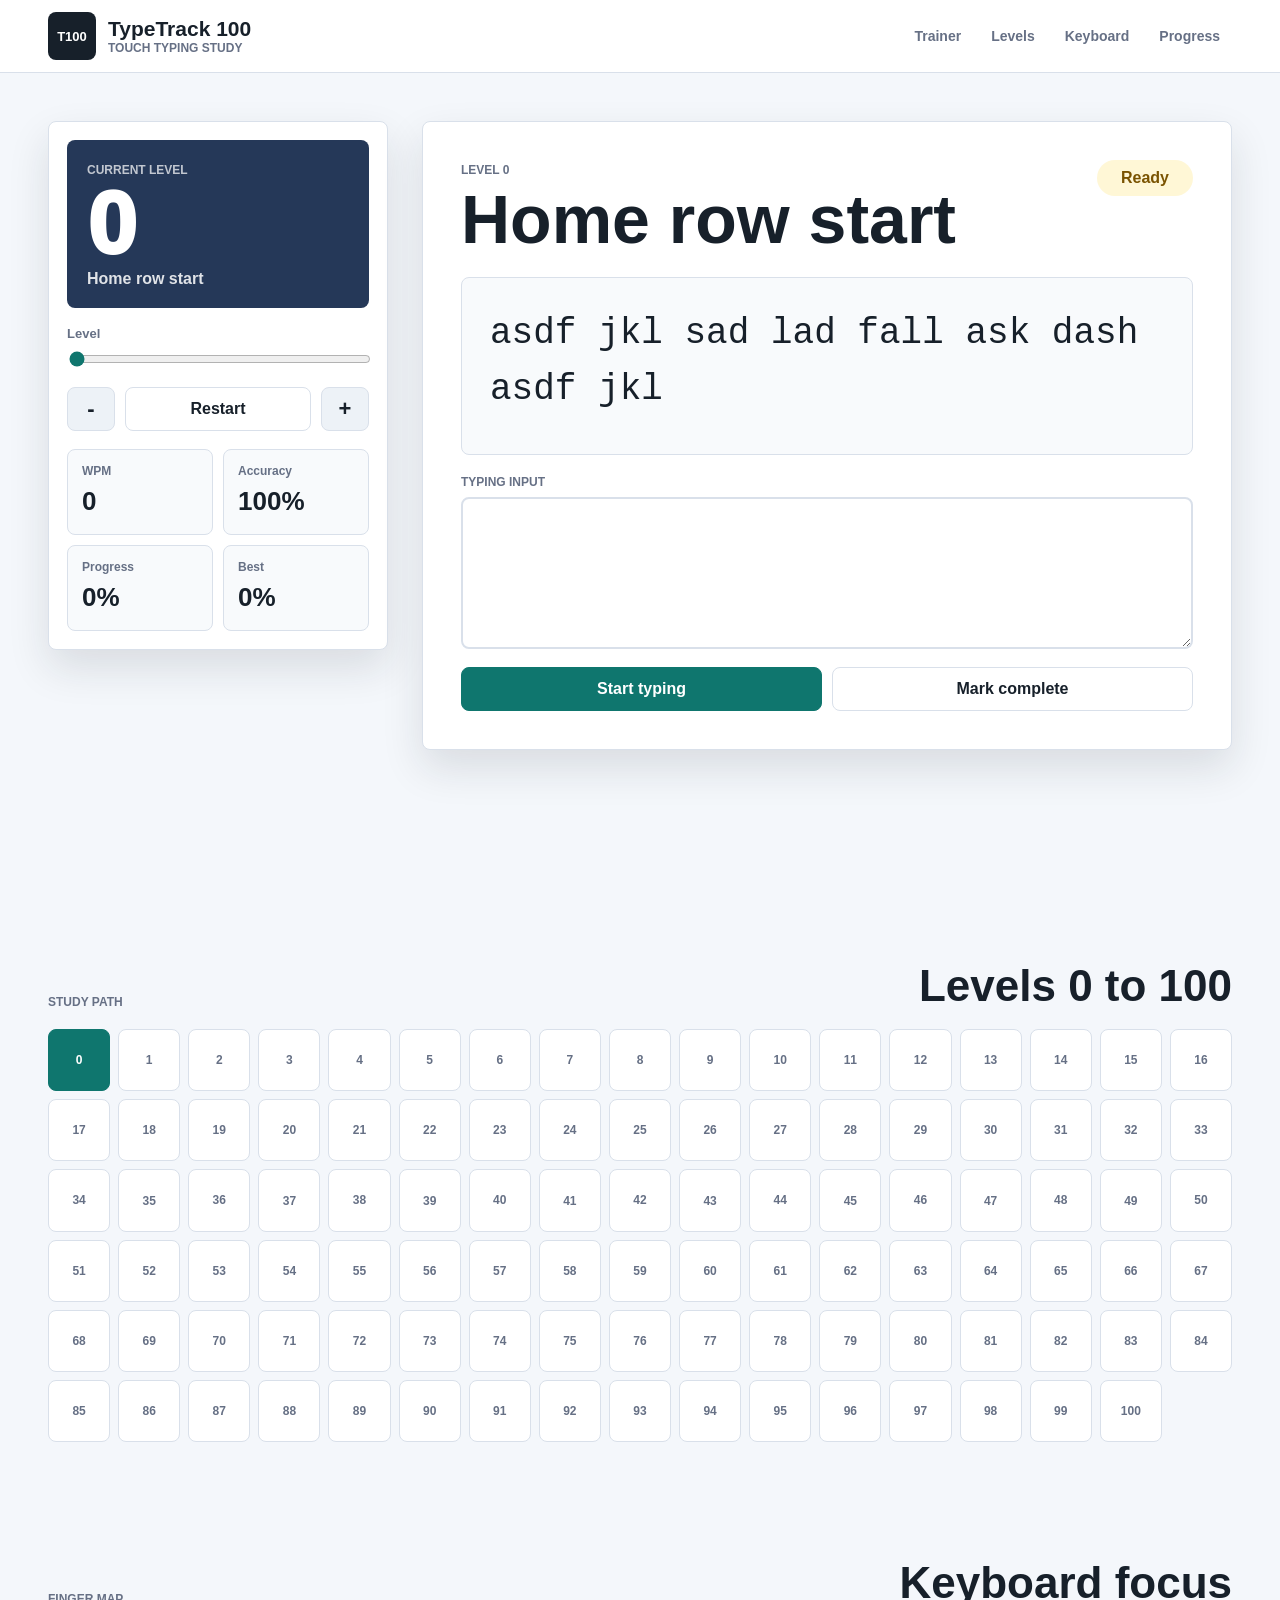
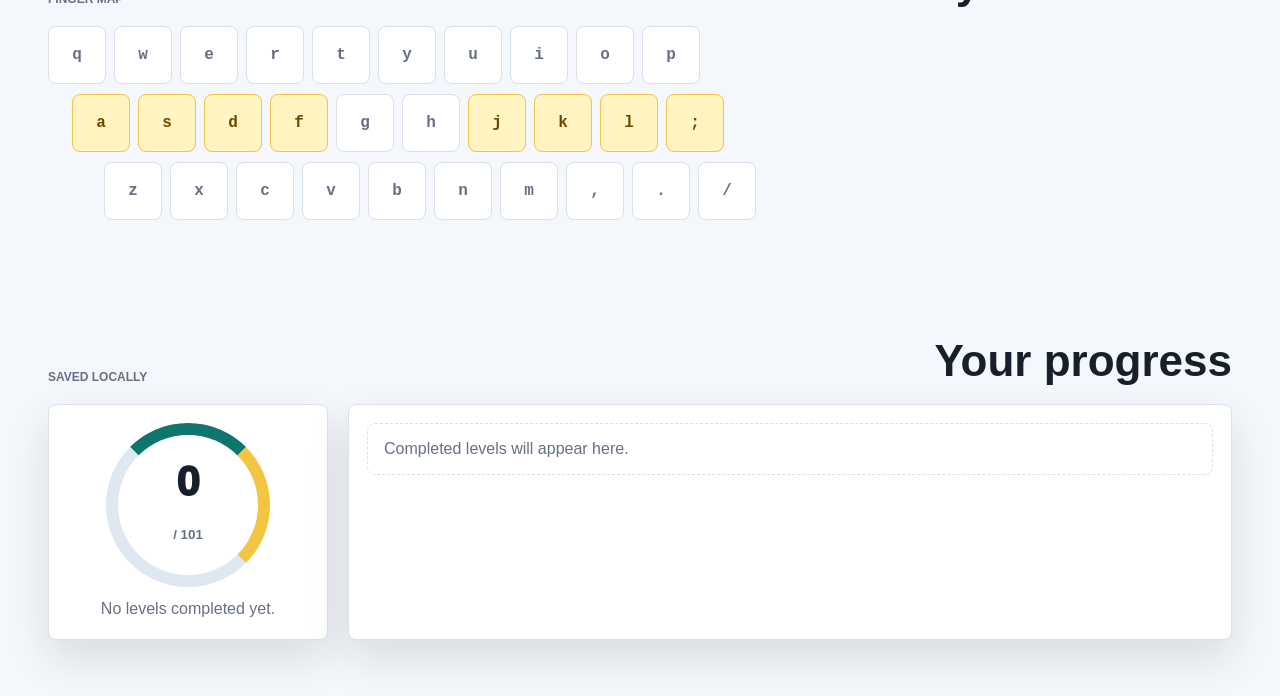
==== index.html @ 0a914d7e "final fix" ====
<!doctype html>
<html lang="en">
  <head>
    <meta charset="utf-8">
    <meta name="viewport" content="width=device-width, initial-scale=1">
    <title>TypeTrack 100 | Touch Typing Study</title>
    <meta name="description" content="A touch typing study website with levels from 0 to 100, live typing practice, accuracy, WPM, streaks, and progress tracking.">
    <link rel="stylesheet" href="styles.css">
  </head>
  <body>
    <header class="site-header">
      <a class="brand" href="#trainer" aria-label="TypeTrack 100 home">
        <span class="brand-mark">T100</span>
        <span>
          <strong>TypeTrack 100</strong>
          <small>Touch typing study</small>
        </span>
      </a>

      <button class="menu-toggle" type="button" aria-label="Open menu" aria-expanded="false">
        <span></span>
        <span></span>
        <span></span>
      </button>

      <nav class="top-nav" aria-label="Main navigation">
        <a href="#trainer">Trainer</a>
        <a href="#levels">Levels</a>
        <a href="#keyboard">Keyboard</a>
        <a href="#progress">Progress</a>
      </nav>
    </header>

    <main>
      <section class="trainer-shell" id="trainer">
        <aside class="control-panel" aria-label="Typing controls">
          <div class="level-card">
            <span class="panel-label">Current level</span>
            <div class="level-number" id="currentLevel">0</div>
            <div class="level-range" id="levelRange">Home row start</div>
          </div>

          <label class="field">
            <span>Level</span>
            <input id="levelSlider" type="range" min="0" max="100" value="0">
          </label>

          <div class="stepper" aria-label="Level controls">
            <button class="icon-btn" id="previousLevel" type="button" title="Previous level" aria-label="Previous level">-</button>
            <button class="text-btn" id="restartLesson" type="button">Restart</button>
            <button class="icon-btn" id="nextLevel" type="button" title="Next level" aria-label="Next level">+</button>
          </div>

          <div class="stat-grid">
            <div>
              <span>WPM</span>
              <strong id="wpmStat">0</strong>
            </div>
            <div>
              <span>Accuracy</span>
              <strong id="accuracyStat">100%</strong>
            </div>
            <div>
              <span>Progress</span>
              <strong id="progressStat">0%</strong>
            </div>
            <div>
              <span>Best</span>
              <strong id="bestStat">0%</strong>
            </div>
          </div>
        </aside>

        <section class="typing-workspace" aria-label="Typing lesson">
          <div class="workspace-head">
            <div>
              <span class="panel-label" id="lessonBand">Level 0</span>
              <h1 id="lessonTitle">Home row start</h1>
            </div>
            <div class="status-pill" id="lessonStatus">Ready</div>
          </div>

          <div class="prompt-box" id="promptText" aria-label="Text to type"></div>

          <label class="typing-label" for="typingInput">Typing input</label>
          <textarea id="typingInput" spellcheck="false" autocomplete="off" autocapitalize="off" rows="4"></textarea>

          <div class="workspace-actions">
            <button class="primary-btn" id="focusInput" type="button">Start typing</button>
            <button class="secondary-btn" id="completeLevel" type="button">Mark complete</button>
          </div>
        </section>
      </section>

      <section class="section level-map-section" id="levels">
        <div class="section-heading">
          <span class="panel-label">Study path</span>
          <h2>Levels 0 to 100</h2>
        </div>
        <div class="level-map" id="levelMap" aria-label="Level map"></div>
      </section>

      <section class="section keyboard-section" id="keyboard">
        <div class="section-heading">
          <span class="panel-label">Finger map</span>
          <h2>Keyboard focus</h2>
        </div>
        <div class="keyboard" id="keyboardView" aria-label="Keyboard display"></div>
      </section>

      <section class="section progress-section" id="progress">
        <div class="section-heading">
          <span class="panel-label">Saved locally</span>
          <h2>Your progress</h2>
        </div>
        <div class="progress-layout">
          <div class="progress-meter">
            <div class="meter-ring">
              <span id="completedCount">0</span>
              <small>/ 101</small>
            </div>
            <p id="progressMessage">No levels completed yet.</p>
          </div>
          <div class="history-list" id="historyList"></div>
        </div>
      </section>
    </main>

    <script src="script.js"></script>
  </body>
</html>
---- styles.css ----
:root {
  --ink: #17202a;
  --muted: #667085;
  --paper: #f4f7fb;
  --panel: #ffffff;
  --line: #d9e0ea;
  --teal: #0f766e;
  --coral: #d95f43;
  --yellow: #f4c542;
  --green: #4f8f45;
  --navy: #253858;
  --shadow: 0 18px 42px rgba(23, 32, 42, 0.12);
}

* {
  box-sizing: border-box;
}

html {
  scroll-behavior: smooth;
}

body {
  margin: 0;
  background: var(--paper);
  color: var(--ink);
  font-family: Inter, "Segoe UI", Arial, sans-serif;
  letter-spacing: 0;
}

a {
  color: inherit;
  text-decoration: none;
}

button,
textarea,
input {
  font: inherit;
}

button {
  cursor: pointer;
}

.site-header {
  position: sticky;
  top: 0;
  z-index: 20;
  display: flex;
  align-items: center;
  justify-content: space-between;
  gap: 18px;
  min-height: 72px;
  padding: 12px clamp(16px, 4vw, 48px);
  border-bottom: 1px solid var(--line);
  background: rgba(255, 255, 255, 0.94);
  backdrop-filter: blur(14px);
}

.brand {
  display: inline-flex;
  align-items: center;
  gap: 12px;
}

.brand-mark {
  display: grid;
  width: 48px;
  height: 48px;
  place-items: center;
  border-radius: 8px;
  background: var(--ink);
  color: #ffffff;
  font-weight: 900;
  font-size: 13px;
}

.brand strong,
.brand small {
  display: block;
}

.brand strong {
  font-size: 21px;
}

.brand small,
.panel-label {
  color: var(--muted);
  font-size: 12px;
  font-weight: 800;
  text-transform: uppercase;
}

.top-nav {
  display: flex;
  align-items: center;
  justify-content: flex-end;
  gap: 6px;
}

.top-nav a {
  padding: 10px 12px;
  border-radius: 8px;
  color: var(--muted);
  font-size: 14px;
  font-weight: 750;
}

.top-nav a:hover {
  background: #edf2f7;
  color: var(--ink);
}

.menu-toggle {
  display: none;
  width: 44px;
  height: 44px;
  border: 1px solid var(--line);
  border-radius: 8px;
  background: var(--panel);
}

.menu-toggle span {
  display: block;
  width: 20px;
  height: 2px;
  margin: 5px auto;
  background: var(--ink);
}

.trainer-shell {
  display: grid;
  grid-template-columns: minmax(260px, 340px) minmax(0, 1fr);
  gap: clamp(18px, 3vw, 34px);
  min-height: calc(100vh - 72px);
  padding: clamp(18px, 4vw, 48px);
}

.control-panel,
.typing-workspace,
.progress-meter,
.history-list {
  border: 1px solid var(--line);
  border-radius: 8px;
  background: var(--panel);
  box-shadow: var(--shadow);
}

.control-panel {
  align-self: start;
  display: grid;
  gap: 18px;
  padding: 18px;
}

.level-card {
  padding: 20px;
  border-radius: 8px;
  background: var(--navy);
  color: #ffffff;
}

.level-card .panel-label {
  color: rgba(255, 255, 255, 0.72);
}

.level-number {
  margin: 4px 0;
  font-size: clamp(56px, 9vw, 88px);
  font-weight: 950;
  line-height: 0.95;
}

.level-range {
  color: rgba(255, 255, 255, 0.86);
  font-weight: 750;
}

.field {
  display: grid;
  gap: 8px;
  color: var(--muted);
  font-size: 13px;
  font-weight: 800;
}

input[type="range"] {
  width: 100%;
  accent-color: var(--teal);
}

.stepper,
.workspace-actions {
  display: flex;
  gap: 10px;
}

.icon-btn,
.text-btn,
.primary-btn,
.secondary-btn {
  min-height: 44px;
  border: 1px solid var(--line);
  border-radius: 8px;
  font-weight: 850;
}

.icon-btn {
  width: 48px;
  background: #edf2f7;
  color: var(--ink);
  font-size: 22px;
}

.text-btn,
.secondary-btn {
  flex: 1;
  background: #ffffff;
  color: var(--ink);
}

.primary-btn {
  flex: 1;
  border-color: var(--teal);
  background: var(--teal);
  color: #ffffff;
}

.stat-grid {
  display: grid;
  grid-template-columns: repeat(2, minmax(0, 1fr));
  gap: 10px;
}

.stat-grid div {
  min-height: 86px;
  padding: 14px;
  border: 1px solid var(--line);
  border-radius: 8px;
  background: #f8fafc;
}

.stat-grid span {
  display: block;
  color: var(--muted);
  font-size: 12px;
  font-weight: 800;
}

.stat-grid strong {
  display: block;
  margin-top: 8px;
  font-size: 26px;
}

.typing-workspace {
  align-self: start;
  padding: clamp(18px, 4vw, 38px);
}

.workspace-head,
.section-heading,
.progress-layout {
  display: flex;
  justify-content: space-between;
  gap: 20px;
}

.workspace-head {
  align-items: start;
  margin-bottom: 22px;
}

h1,
h2 {
  margin: 0;
  line-height: 1.05;
  letter-spacing: 0;
}

h1 {
  margin-top: 6px;
  font-size: clamp(34px, 6vw, 68px);
}

h2 {
  margin-top: 6px;
  font-size: clamp(28px, 4vw, 44px);
}

.status-pill {
  min-width: 96px;
  padding: 9px 12px;
  border-radius: 999px;
  background: #fff7d6;
  color: #7a5300;
  text-align: center;
  font-weight: 900;
}

.prompt-box {
  min-height: 178px;
  padding: clamp(18px, 3vw, 28px);
  border: 1px solid var(--line);
  border-radius: 8px;
  background: #f8fafc;
  font-family: "Cascadia Mono", Consolas, monospace;
  font-size: clamp(22px, 3.3vw, 36px);
  line-height: 1.55;
  overflow-wrap: anywhere;
}

.prompt-box span {
  border-radius: 4px;
}

.prompt-box .correct {
  background: rgba(79, 143, 69, 0.2);
  color: var(--green);
}

.prompt-box .wrong {
  background: rgba(217, 95, 67, 0.18);
  color: var(--coral);
}

.typing-label {
  display: block;
  margin: 20px 0 8px;
  color: var(--muted);
  font-size: 12px;
  font-weight: 850;
  text-transform: uppercase;
}

textarea {
  width: 100%;
  min-height: 138px;
  resize: vertical;
  padding: 16px;
  border: 2px solid var(--line);
  border-radius: 8px;
  outline: none;
  background: #ffffff;
  color: var(--ink);
  font-family: "Cascadia Mono", Consolas, monospace;
  font-size: 20px;
  line-height: 1.45;
}

textarea:focus {
  border-color: var(--teal);
  box-shadow: 0 0 0 4px rgba(15, 118, 110, 0.13);
}

.workspace-actions {
  margin-top: 14px;
}

.section {
  padding: clamp(28px, 5vw, 56px) clamp(16px, 4vw, 48px);
}

.section-heading {
  align-items: end;
  margin-bottom: 20px;
}

.level-map {
  display: grid;
  grid-template-columns: repeat(17, minmax(38px, 1fr));
  gap: 8px;
}

.level-dot {
  aspect-ratio: 1;
  min-width: 0;
  border: 1px solid var(--line);
  border-radius: 8px;
  background: #ffffff;
  color: var(--muted);
  font-size: 12px;
  font-weight: 850;
}

.level-dot.active {
  border-color: var(--teal);
  background: var(--teal);
  color: #ffffff;
}

.level-dot.complete {
  border-color: var(--green);
  background: #e8f4e6;
  color: var(--green);
}

.level-dot.active.complete {
  background: var(--teal);
  color: #ffffff;
}

.keyboard {
  display: grid;
  gap: 10px;
  max-width: 860px;
}

.key-row {
  display: flex;
  gap: 8px;
}

.key-row:nth-child(2) {
  padding-left: 24px;
}

.key-row:nth-child(3) {
  padding-left: 56px;
}

.key {
  display: grid;
  width: clamp(34px, 5vw, 58px);
  aspect-ratio: 1;
  place-items: center;
  border: 1px solid var(--line);
  border-radius: 8px;
  background: #ffffff;
  color: var(--muted);
  font-family: "Cascadia Mono", Consolas, monospace;
  font-weight: 900;
}

.key.active {
  border-color: var(--yellow);
  background: #fff4c2;
  color: #6b4a00;
}

.progress-layout {
  align-items: stretch;
}

.progress-meter,
.history-list {
  padding: 18px;
}

.progress-meter {
  flex: 0 0 280px;
  display: grid;
  place-items: center;
  text-align: center;
}

.meter-ring {
  display: grid;
  width: 164px;
  aspect-ratio: 1;
  place-items: center;
  border: 12px solid #dfe7f1;
  border-top-color: var(--teal);
  border-right-color: var(--yellow);
  border-radius: 50%;
}

.meter-ring span {
  font-size: 42px;
  font-weight: 950;
}

.meter-ring small {
  margin-top: -36px;
  color: var(--muted);
  font-weight: 850;
}

.progress-meter p {
  margin: 10px 0 0;
  color: var(--muted);
  line-height: 1.5;
}

.history-list {
  flex: 1;
  display: grid;
  gap: 10px;
  align-content: start;
}

.history-item {
  display: grid;
  grid-template-columns: 1fr auto auto;
  gap: 14px;
  align-items: center;
  min-height: 52px;
  padding: 12px 14px;
  border: 1px solid var(--line);
  border-radius: 8px;
  background: #f8fafc;
  text-align: left;
}

.history-item span {
  font-weight: 900;
}

.history-item strong,
.history-item em {
  color: var(--muted);
  font-style: normal;
  font-size: 13px;
}

.empty-state {
  margin: 0;
  padding: 16px;
  border: 1px dashed var(--line);
  border-radius: 8px;
  color: var(--muted);
}

@media (max-width: 980px) {
  .trainer-shell,
  .progress-layout {
    grid-template-columns: 1fr;
    display: grid;
  }

  .control-panel {
    grid-template-columns: repeat(2, minmax(0, 1fr));
  }

  .level-card {
    grid-row: span 2;
  }

  .level-map {
    grid-template-columns: repeat(10, minmax(34px, 1fr));
  }
}

@media (max-width: 720px) {
  .menu-toggle {
    display: block;
  }

  .top-nav {
    position: absolute;
    left: 16px;
    right: 16px;
    top: calc(100% + 8px);
    display: none;
    justify-content: flex-start;
    padding: 12px;
    border: 1px solid var(--line);
    border-radius: 8px;
    background: var(--panel);
    box-shadow: var(--shadow);
  }

  .top-nav.is-open {
    display: flex;
    flex-wrap: wrap;
  }

  .trainer-shell {
    padding: 16px;
  }

  .control-panel {
    grid-template-columns: 1fr;
  }

  .workspace-head,
  .section-heading {
    display: block;
  }

  .status-pill {
    width: max-content;
    margin-top: 14px;
  }

  .level-map {
    grid-template-columns: repeat(6, minmax(34px, 1fr));
  }

  .keyboard {
    overflow-x: auto;
    padding-bottom: 8px;
  }

  .history-item {
    grid-template-columns: 1fr;
    gap: 4px;
  }
}

@media (max-width: 460px) {
  .brand small {
    display: none;
  }

  .brand-mark {
    width: 42px;
    height: 42px;
  }

  .stepper {
    display: grid;
    grid-template-columns: 48px minmax(0, 1fr) 48px;
  }

  .workspace-actions {
    display: grid;
    grid-template-columns: 1fr;
  }

  .primary-btn,
  .secondary-btn {
    width: 100%;
  }
}
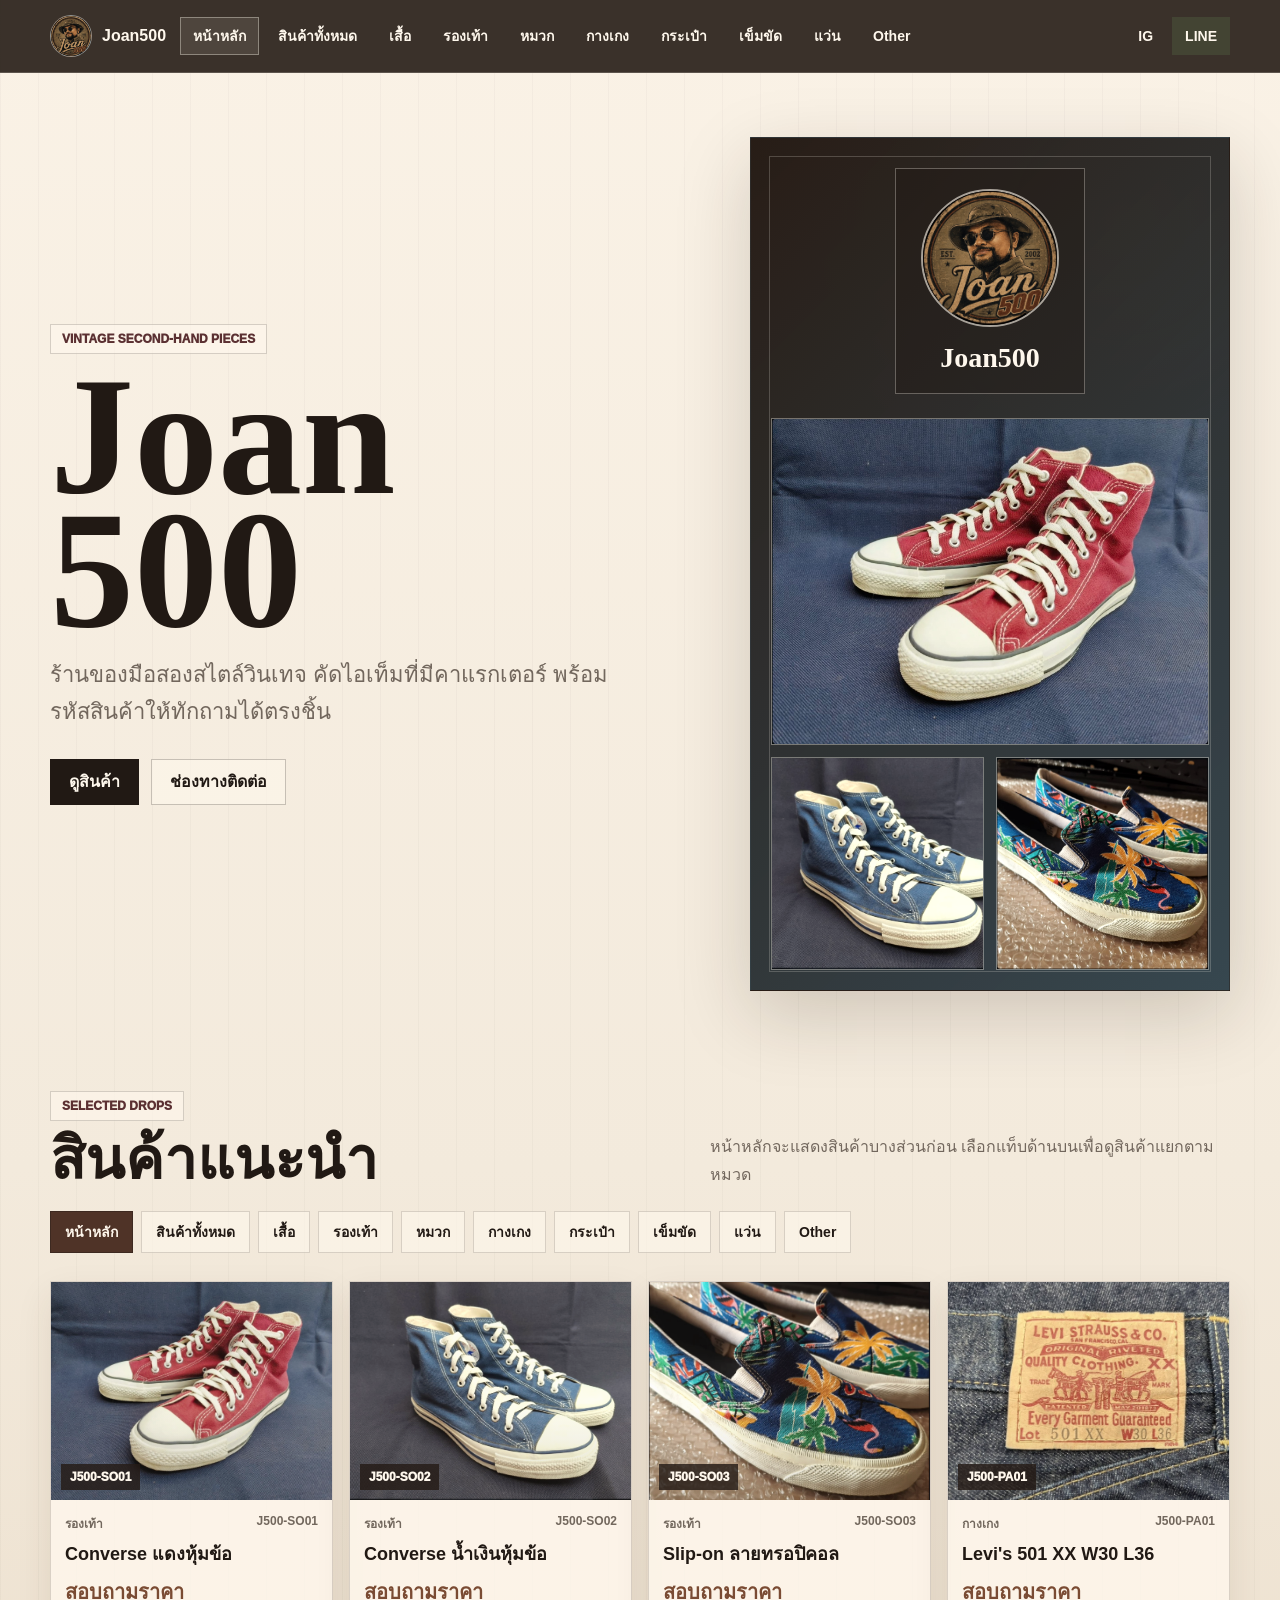
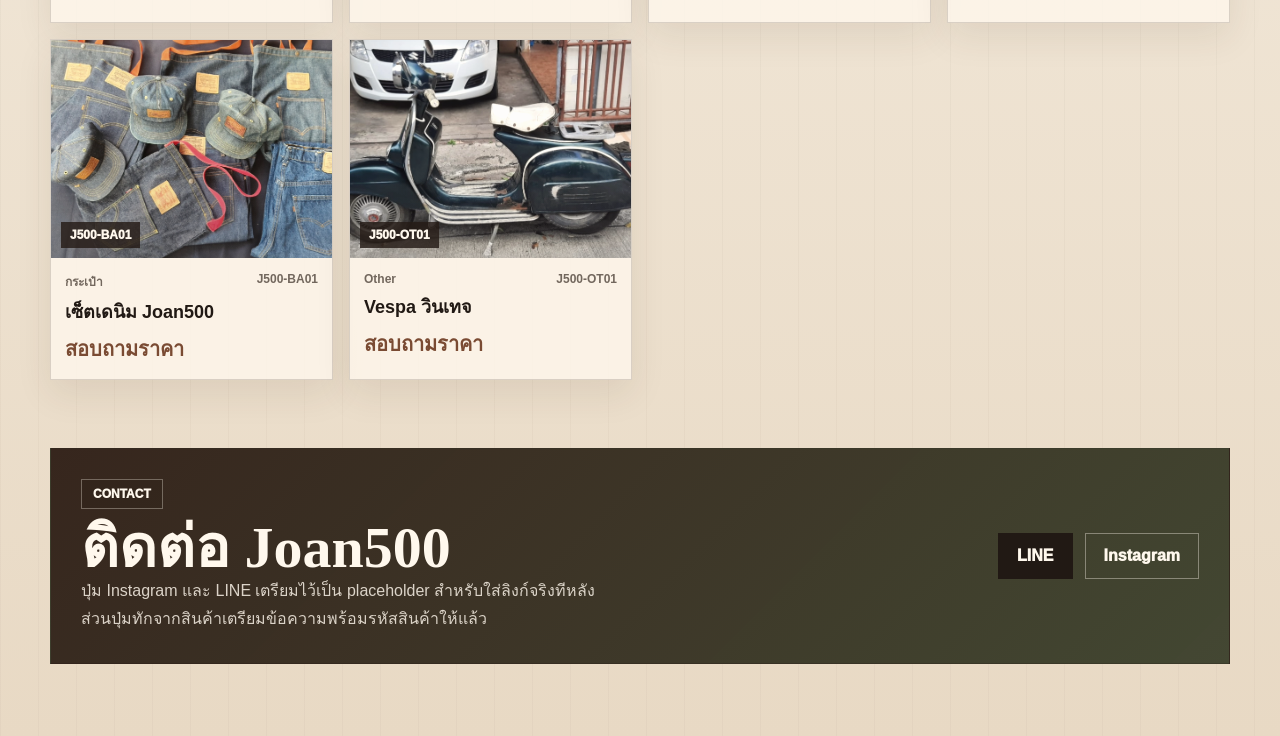
==== commit 789c7988: "Initial Joan500 website" ====
--- a/index.html
+++ b/index.html
@@ -1,131 +1,110 @@
 <!doctype html>
-<html lang="en">
-  <head>
-    <meta charset="utf-8">
-    <meta name="viewport" content="width=device-width, initial-scale=1">
-    <title>TypeTrack 100 | Touch Typing Study</title>
-    <meta name="description" content="A touch typing study website with levels from 0 to 100, live typing practice, accuracy, WPM, streaks, and progress tracking.">
-    <link rel="stylesheet" href="styles.css">
-  </head>
-  <body>
-    <header class="site-header">
-      <a class="brand" href="#trainer" aria-label="TypeTrack 100 home">
-        <span class="brand-mark">T100</span>
-        <span>
-          <strong>TypeTrack 100</strong>
-          <small>Touch typing study</small>
+<html lang="th">
+<head>
+  <meta charset="utf-8">
+  <meta name="viewport" content="width=device-width, initial-scale=1">
+  <title>Joan500 | Vintage Second-Hand Store</title>
+  <link rel="stylesheet" href="styles.css">
+  <script src="script.js" defer></script>
+</head>
+<body>
+  <header class="site-header">
+    <nav class="nav-wrap" aria-label="เมนูหลัก">
+      <a class="brand" href="#home" data-home-link>
+        <span class="brand-logo">
+          <img id="brandLogo" alt="Joan500 logo">
+          <span>J5</span>
         </span>
+        <span class="brand-name">Joan500</span>
       </a>
 
-      <button class="menu-toggle" type="button" aria-label="Open menu" aria-expanded="false">
-        <span></span>
-        <span></span>
-        <span></span>
-      </button>
+      <div class="nav-tabs" id="navTabs" aria-label="หมวดสินค้า"></div>
 
-      <nav class="top-nav" aria-label="Main navigation">
-        <a href="#trainer">Trainer</a>
-        <a href="#levels">Levels</a>
-        <a href="#keyboard">Keyboard</a>
-        <a href="#progress">Progress</a>
-      </nav>
-    </header>
+      <div class="social-actions" aria-label="ช่องทางติดต่อ">
+        <a class="social-btn" id="instagramBtn" href="#" aria-label="Instagram">IG</a>
+        <a class="social-btn line" id="lineBtn" href="#" aria-label="LINE">LINE</a>
+      </div>
+    </nav>
+  </header>
 
-    <main>
-      <section class="trainer-shell" id="trainer">
-        <aside class="control-panel" aria-label="Typing controls">
-          <div class="level-card">
-            <span class="panel-label">Current level</span>
-            <div class="level-number" id="currentLevel">0</div>
-            <div class="level-range" id="levelRange">Home row start</div>
+  <main>
+    <section class="hero" id="home">
+      <div class="hero-copy">
+        <div class="kicker">Vintage second-hand pieces</div>
+        <h1><span>Joan</span><span>500</span></h1>
+        <p>ร้านของมือสองสไตล์วินเทจ คัดไอเท็มที่มีคาแรกเตอร์ พร้อมรหัสสินค้าให้ทักถามได้ตรงชิ้น</p>
+        <div class="hero-actions">
+          <a class="primary-btn" href="#products">ดูสินค้า</a>
+          <a class="ghost-btn" href="#contact">ช่องทางติดต่อ</a>
+        </div>
+      </div>
+
+      <div class="hero-board" aria-label="ตัวอย่างสินค้า">
+        <div class="hero-logo-card">
+          <img id="heroLogo" alt="Joan500 profile">
+          <span>Joan500</span>
+        </div>
+        <div class="hero-preview" id="heroPreview"></div>
+      </div>
+    </section>
+
+    <section class="products-section" id="products" aria-labelledby="productsTitle">
+      <div class="section-heading">
+        <div>
+          <span class="section-tag" id="productsTag">Selected drops</span>
+          <h2 id="productsTitle">สินค้าแนะนำ</h2>
+        </div>
+        <p id="productsIntro">หน้าหลักจะแสดงสินค้าบางส่วนก่อน เลือกแท็บด้านบนเพื่อดูสินค้าแยกตามหมวด</p>
+      </div>
+
+      <div class="category-row" id="categoryRow" aria-label="เลือกหมวดสินค้า"></div>
+      <div class="product-grid" id="productGrid"></div>
+      <p class="empty-state" id="emptyState" hidden>ยังไม่มีรูปสินค้าในหมวดนี้</p>
+    </section>
+
+    <section class="contact-section" id="contact" aria-labelledby="contactTitle">
+      <div>
+        <span class="section-tag">Contact</span>
+        <h2 id="contactTitle">ติดต่อ Joan500</h2>
+        <p>ปุ่ม Instagram และ LINE เตรียมไว้เป็น placeholder สำหรับใส่ลิงก์จริงทีหลัง ส่วนปุ่มทักจากสินค้าเตรียมข้อความพร้อมรหัสสินค้าให้แล้ว</p>
+      </div>
+      <div class="contact-buttons">
+        <a class="primary-btn" id="contactLineBtn" href="#">LINE</a>
+        <a class="ghost-btn dark" id="contactIgBtn" href="#">Instagram</a>
+      </div>
+    </section>
+  </main>
+
+  <div class="modal" id="productModal" aria-hidden="true">
+    <article class="modal-card" role="dialog" aria-modal="true" aria-labelledby="modalTitle">
+      <button class="modal-close" id="modalClose" type="button" aria-label="ปิด">×</button>
+      <div class="modal-media">
+        <img id="modalImage" alt="">
+        <div class="modal-placeholder" id="modalPlaceholder">J500</div>
+      </div>
+      <div class="modal-info">
+        <span class="code-pill" id="modalCode"></span>
+        <h2 id="modalTitle"></h2>
+        <p id="modalDescription"></p>
+        <dl class="product-details">
+          <div>
+            <dt>หมวด</dt>
+            <dd id="modalCategory"></dd>
           </div>
+          <div>
+            <dt>ราคา</dt>
+            <dd id="modalPrice"></dd>
+          </div>
+          <div>
+            <dt>สถานะ</dt>
+            <dd>พร้อมสอบถาม</dd>
+          </div>
+        </dl>
+        <a class="primary-btn full" id="modalLineBtn" href="#">ทัก LINE จากรหัสสินค้านี้</a>
+      </div>
+    </article>
+  </div>
 
-          <label class="field">
-            <span>Level</span>
-            <input id="levelSlider" type="range" min="0" max="100" value="0">
-          </label>
-
-          <div class="stepper" aria-label="Level controls">
-            <button class="icon-btn" id="previousLevel" type="button" title="Previous level" aria-label="Previous level">-</button>
-            <button class="text-btn" id="restartLesson" type="button">Restart</button>
-            <button class="icon-btn" id="nextLevel" type="button" title="Next level" aria-label="Next level">+</button>
-          </div>
-
-          <div class="stat-grid">
-            <div>
-              <span>WPM</span>
-              <strong id="wpmStat">0</strong>
-            </div>
-            <div>
-              <span>Accuracy</span>
-              <strong id="accuracyStat">100%</strong>
-            </div>
-            <div>
-              <span>Progress</span>
-              <strong id="progressStat">0%</strong>
-            </div>
-            <div>
-              <span>Best</span>
-              <strong id="bestStat">0%</strong>
-            </div>
-          </div>
-        </aside>
-
-        <section class="typing-workspace" aria-label="Typing lesson">
-          <div class="workspace-head">
-            <div>
-              <span class="panel-label" id="lessonBand">Level 0</span>
-              <h1 id="lessonTitle">Home row start</h1>
-            </div>
-            <div class="status-pill" id="lessonStatus">Ready</div>
-          </div>
-
-          <div class="prompt-box" id="promptText" aria-label="Text to type"></div>
-
-          <label class="typing-label" for="typingInput">Typing input</label>
-          <textarea id="typingInput" spellcheck="false" autocomplete="off" autocapitalize="off" rows="4"></textarea>
-
-          <div class="workspace-actions">
-            <button class="primary-btn" id="focusInput" type="button">Start typing</button>
-            <button class="secondary-btn" id="completeLevel" type="button">Mark complete</button>
-          </div>
-        </section>
-      </section>
-
-      <section class="section level-map-section" id="levels">
-        <div class="section-heading">
-          <span class="panel-label">Study path</span>
-          <h2>Levels 0 to 100</h2>
-        </div>
-        <div class="level-map" id="levelMap" aria-label="Level map"></div>
-      </section>
-
-      <section class="section keyboard-section" id="keyboard">
-        <div class="section-heading">
-          <span class="panel-label">Finger map</span>
-          <h2>Keyboard focus</h2>
-        </div>
-        <div class="keyboard" id="keyboardView" aria-label="Keyboard display"></div>
-      </section>
-
-      <section class="section progress-section" id="progress">
-        <div class="section-heading">
-          <span class="panel-label">Saved locally</span>
-          <h2>Your progress</h2>
-        </div>
-        <div class="progress-layout">
-          <div class="progress-meter">
-            <div class="meter-ring">
-              <span id="completedCount">0</span>
-              <small>/ 101</small>
-            </div>
-            <p id="progressMessage">No levels completed yet.</p>
-          </div>
-          <div class="history-list" id="historyList"></div>
-        </div>
-      </section>
-    </main>
-
-    <script src="script.js"></script>
-  </body>
+  <div class="toast" id="toast" role="status" aria-live="polite"></div>
+</body>
 </html>
--- a/styles.css
+++ b/styles.css
@@ -1,15 +1,16 @@
 :root {
-  --ink: #17202a;
-  --muted: #667085;
-  --paper: #f4f7fb;
-  --panel: #ffffff;
-  --line: #d9e0ea;
-  --teal: #0f766e;
-  --coral: #d95f43;
-  --yellow: #f4c542;
-  --green: #4f8f45;
-  --navy: #253858;
-  --shadow: 0 18px 42px rgba(23, 32, 42, 0.12);
+  --ink: #211914;
+  --muted: #72675d;
+  --paper: #f3eadc;
+  --paper-strong: #fff8ed;
+  --aged: #dbc8aa;
+  --wine: #5b3032;
+  --rust: #7a4b33;
+  --olive: #464b35;
+  --denim: #3b505b;
+  --brass: #9a7441;
+  --line: rgba(37, 28, 22, .16);
+  --shadow: 0 24px 70px rgba(39, 27, 18, .18);
 }
 
 * {
@@ -22,606 +23,779 @@
 
 body {
   margin: 0;
-  background: var(--paper);
   color: var(--ink);
-  font-family: Inter, "Segoe UI", Arial, sans-serif;
-  letter-spacing: 0;
-}
-
+  background:
+    linear-gradient(90deg, rgba(37, 28, 22, .028) 1px, transparent 1px) 0 0 / 38px 38px,
+    linear-gradient(180deg, #faf2e6, var(--paper) 50%, #e8d9c4);
+  font-family: "Segoe UI", Tahoma, Arial, sans-serif;
+}
+
+button,
 a {
-  color: inherit;
-  text-decoration: none;
-}
-
-button,
-textarea,
-input {
-  font: inherit;
-}
-
-button {
-  cursor: pointer;
+  -webkit-tap-highlight-color: transparent;
 }
 
 .site-header {
   position: sticky;
   top: 0;
-  z-index: 20;
+  z-index: 30;
+  border-bottom: 1px solid rgba(255, 248, 237, .18);
+  background: rgba(37, 28, 22, .9);
+  color: var(--paper-strong);
+  backdrop-filter: blur(14px);
+}
+
+.nav-wrap {
+  width: min(1180px, calc(100% - 28px));
+  min-height: 72px;
+  margin: 0 auto;
+  display: grid;
+  grid-template-columns: auto minmax(0, 1fr) auto;
+  align-items: center;
+  gap: 14px;
+}
+
+.brand {
+  display: inline-flex;
+  align-items: center;
+  gap: 10px;
+  color: inherit;
+  text-decoration: none;
+  font-weight: 900;
+  white-space: nowrap;
+}
+
+.brand-logo {
+  width: 42px;
+  height: 42px;
+  display: grid;
+  place-items: center;
+  overflow: hidden;
+  border: 1px solid rgba(255, 248, 237, .42);
+  border-radius: 50%;
+  background: linear-gradient(135deg, #533827, var(--denim));
+  color: var(--paper-strong);
+  font-family: Georgia, serif;
+  font-weight: 900;
+}
+
+.brand-logo img {
+  width: 100%;
+  height: 100%;
+  display: block;
+  object-fit: cover;
+}
+
+.brand-logo img[src=""],
+.brand-logo img.is-hidden {
+  display: none;
+}
+
+.nav-tabs {
+  min-width: 0;
+  display: flex;
+  gap: 6px;
+  overflow-x: auto;
+  scrollbar-width: none;
+}
+
+.nav-tabs::-webkit-scrollbar {
+  display: none;
+}
+
+.tab-btn,
+.social-btn {
+  min-height: 38px;
+  padding: 0 12px;
+  display: inline-flex;
+  align-items: center;
+  justify-content: center;
+  border: 1px solid transparent;
+  background: transparent;
+  color: inherit;
+  font: inherit;
+  font-size: 14px;
+  font-weight: 800;
+  text-decoration: none;
+  white-space: nowrap;
+  cursor: pointer;
+}
+
+.tab-btn:hover,
+.tab-btn.is-active,
+.social-btn:hover {
+  border-color: rgba(255, 248, 237, .36);
+  background: rgba(255, 248, 237, .1);
+}
+
+.social-actions {
+  display: flex;
+  gap: 6px;
+}
+
+.social-btn.line {
+  background: rgba(70, 75, 53, .74);
+}
+
+main {
+  width: min(1180px, calc(100% - 28px));
+  margin: 0 auto;
+}
+
+.hero {
+  min-height: calc(100svh - 72px);
+  display: grid;
+  grid-template-columns: minmax(0, 1fr) minmax(320px, 480px);
+  align-items: center;
+  gap: 46px;
+  padding: 64px 0 58px;
+}
+
+.kicker,
+.section-tag {
+  display: inline-flex;
+  width: max-content;
+  padding: 7px 11px;
+  border: 1px solid rgba(37, 28, 22, .18);
+  background: rgba(255, 248, 237, .64);
+  color: var(--wine);
+  font-size: 12px;
+  font-weight: 950;
+  text-transform: uppercase;
+}
+
+h1,
+h2 {
+  margin: 0;
+  font-family: Georgia, "Times New Roman", serif;
+  letter-spacing: 0;
+}
+
+h1 {
+  margin-top: 18px;
+  font-size: clamp(76px, 14vw, 168px);
+  line-height: .77;
+}
+
+h1 span {
+  display: block;
+}
+
+h1 span + span {
+  margin-top: .02em;
+}
+
+.hero-copy p {
+  max-width: 590px;
+  margin: 22px 0 28px;
+  color: var(--muted);
+  font-size: clamp(17px, 2vw, 22px);
+  line-height: 1.7;
+}
+
+.hero-actions,
+.contact-buttons {
+  display: flex;
+  flex-wrap: wrap;
+  gap: 12px;
+}
+
+.primary-btn,
+.ghost-btn {
+  min-height: 46px;
+  padding: 0 18px;
+  display: inline-flex;
+  align-items: center;
+  justify-content: center;
+  gap: 8px;
+  border: 1px solid rgba(37, 28, 22, .24);
+  background: var(--ink);
+  color: var(--paper-strong);
+  font-weight: 950;
+  text-decoration: none;
+  cursor: pointer;
+  transition: transform .18s ease, background-color .18s ease, border-color .18s ease;
+}
+
+.primary-btn:hover,
+.ghost-btn:hover {
+  transform: translateY(-2px);
+}
+
+.ghost-btn {
+  background: rgba(255, 248, 237, .58);
+  color: var(--ink);
+}
+
+.ghost-btn.dark {
+  border-color: rgba(255, 248, 237, .38);
+  background: transparent;
+  color: var(--paper-strong);
+}
+
+.primary-btn.full {
+  width: 100%;
+}
+
+.hero-board {
+  min-height: 560px;
+  position: relative;
+  padding: 20px;
+  border: 1px solid var(--line);
+  background:
+    linear-gradient(135deg, rgba(40, 29, 22, .96), rgba(59, 80, 91, .84)),
+    radial-gradient(circle at 78% 10%, rgba(154, 116, 65, .22), transparent 36%),
+    var(--ink);
+  box-shadow: var(--shadow);
+  overflow: hidden;
+}
+
+.hero-board::before {
+  content: "";
+  position: absolute;
+  inset: 18px;
+  border: 1px solid rgba(255, 248, 237, .2);
+  pointer-events: none;
+}
+
+.hero-logo-card {
+  position: relative;
+  z-index: 1;
+  width: 190px;
+  min-height: 226px;
+  display: grid;
+  place-items: center;
+  gap: 12px;
+  margin: 10px auto 24px;
+  padding: 18px;
+  border: 1px solid rgba(255, 248, 237, .3);
+  background: rgba(33, 25, 20, .42);
+  color: var(--paper-strong);
+  font-family: Georgia, serif;
+  font-size: 28px;
+  font-weight: 900;
+  text-align: center;
+}
+
+.hero-logo-card img {
+  width: 138px;
+  height: 138px;
+  border-radius: 50%;
+  object-fit: cover;
+  border: 2px solid rgba(255, 248, 237, .6);
+}
+
+.hero-logo-card img[src=""],
+.hero-logo-card img.is-hidden {
+  display: none;
+}
+
+.hero-preview {
+  position: relative;
+  z-index: 1;
+  display: grid;
+  grid-template-columns: repeat(2, minmax(0, 1fr));
+  gap: 12px;
+}
+
+.hero-thumb,
+.hero-empty {
+  min-height: 148px;
+  border: 1px solid rgba(255, 248, 237, .28);
+  background: rgba(255, 248, 237, .12);
+  color: rgba(255, 248, 237, .88);
+  overflow: hidden;
+}
+
+.hero-thumb:first-child {
+  grid-column: span 2;
+  min-height: 190px;
+}
+
+.hero-thumb img {
+  width: 100%;
+  height: 100%;
+  display: block;
+  object-fit: cover;
+  filter: sepia(.08) saturate(.86) contrast(1.04);
+}
+
+.hero-empty {
+  display: grid;
+  place-items: center;
+  padding: 24px;
+  text-align: center;
+  line-height: 1.6;
+}
+
+.products-section {
+  padding: 42px 0 68px;
+}
+
+.section-heading {
+  display: flex;
+  align-items: end;
+  justify-content: space-between;
+  gap: 24px;
+  margin-bottom: 22px;
+}
+
+.section-heading h2,
+.contact-section h2 {
+  margin-top: 10px;
+  font-size: clamp(34px, 6vw, 58px);
+  line-height: 1;
+}
+
+.section-heading p,
+.contact-section p {
+  max-width: 520px;
+  margin: 0;
+  color: var(--muted);
+  line-height: 1.75;
+}
+
+.category-row {
+  display: flex;
+  gap: 8px;
+  margin: 0 0 24px;
+  padding-bottom: 4px;
+  overflow-x: auto;
+}
+
+.category-chip {
+  min-height: 42px;
+  padding: 0 14px;
+  border: 1px solid var(--line);
+  background: rgba(255, 248, 237, .6);
+  color: var(--ink);
+  font: inherit;
+  font-size: 14px;
+  font-weight: 900;
+  white-space: nowrap;
+  cursor: pointer;
+}
+
+.category-chip:hover,
+.category-chip.is-active {
+  border-color: rgba(37, 28, 22, .42);
+  background: #4f3327;
+  color: var(--paper-strong);
+}
+
+.product-grid {
+  display: grid;
+  grid-template-columns: repeat(4, minmax(0, 1fr));
+  gap: 16px;
+}
+
+.product-card {
+  min-width: 0;
+  border: 1px solid var(--line);
+  background: rgba(255, 248, 237, .78);
+  box-shadow: 0 14px 34px rgba(69, 45, 26, .09);
+  overflow: hidden;
+  cursor: pointer;
+  transition: transform .22s ease, box-shadow .22s ease, border-color .22s ease;
+  animation: cardRise .46s ease both;
+  animation-delay: var(--delay, 0ms);
+}
+
+.product-card:hover {
+  transform: translateY(-5px);
+  border-color: rgba(37, 28, 22, .38);
+  box-shadow: 0 22px 54px rgba(69, 45, 26, .18);
+}
+
+.product-image {
+  height: 218px;
+  position: relative;
+  background:
+    linear-gradient(135deg, rgba(255, 248, 237, .18), rgba(37, 28, 22, .14)),
+    var(--tile-color, var(--denim));
+  overflow: hidden;
+}
+
+.product-image::after {
+  content: "";
+  position: absolute;
+  inset: 0;
+  z-index: 1;
+  background:
+    linear-gradient(180deg, transparent 58%, rgba(33, 25, 20, .12)),
+    rgba(219, 200, 170, .05);
+  pointer-events: none;
+}
+
+.product-image img {
+  width: 100%;
+  height: 100%;
+  display: block;
+  object-fit: cover;
+  filter: sepia(.1) saturate(.82) contrast(1.04);
+  transition: transform .32s ease, filter .32s ease;
+}
+
+.product-card:hover .product-image img {
+  transform: scale(1.045);
+  filter: sepia(.04) saturate(.94) contrast(1.06);
+}
+
+.image-fallback {
+  width: 100%;
+  height: 100%;
+  display: grid;
+  place-items: center;
+  color: var(--paper-strong);
+  font-family: Georgia, serif;
+  font-size: 34px;
+  font-weight: 900;
+}
+
+.product-code {
+  position: absolute;
+  left: 10px;
+  bottom: 10px;
+  z-index: 3;
+  padding: 6px 9px;
+  background: rgba(37, 28, 22, .82);
+  color: var(--paper-strong);
+  font-size: 12px;
+  font-weight: 950;
+}
+
+.product-body {
+  padding: 14px;
+}
+
+.product-meta {
+  display: flex;
+  justify-content: space-between;
+  gap: 10px;
+  margin-bottom: 9px;
+  color: var(--muted);
+  font-size: 12px;
+  font-weight: 900;
+}
+
+.product-card h3 {
+  margin: 0 0 9px;
+  font-size: 18px;
+  line-height: 1.35;
+}
+
+.price {
+  color: var(--rust);
+  font-size: 20px;
+  font-weight: 950;
+}
+
+.empty-state {
+  margin: 24px 0 0;
+  padding: 24px;
+  border: 1px dashed rgba(37, 28, 22, .28);
+  background: rgba(255, 248, 237, .54);
+  color: var(--muted);
+  text-align: center;
+}
+
+.contact-section {
+  margin-bottom: 72px;
+  padding: 30px;
   display: flex;
   align-items: center;
   justify-content: space-between;
-  gap: 18px;
-  min-height: 72px;
-  padding: 12px clamp(16px, 4vw, 48px);
-  border-bottom: 1px solid var(--line);
-  background: rgba(255, 255, 255, 0.94);
-  backdrop-filter: blur(14px);
-}
-
-.brand {
+  gap: 24px;
+  border: 1px solid rgba(37, 28, 22, .18);
+  background:
+    linear-gradient(135deg, rgba(55, 38, 29, .97), rgba(70, 75, 53, .92)),
+    var(--ink);
+  color: var(--paper-strong);
+}
+
+.contact-section p {
+  color: rgba(255, 248, 237, .82);
+}
+
+.contact-section .section-tag {
+  border-color: rgba(255, 248, 237, .32);
+  background: rgba(37, 28, 22, .22);
+  color: var(--paper-strong);
+}
+
+.modal {
+  position: fixed;
+  inset: 0;
+  z-index: 60;
+  display: none;
+  place-items: center;
+  padding: 18px;
+  background: rgba(26, 18, 13, .72);
+}
+
+.modal.is-open {
+  display: grid;
+}
+
+.modal-card {
+  width: min(960px, 100%);
+  max-height: min(760px, calc(100svh - 36px));
+  position: relative;
+  display: grid;
+  grid-template-columns: minmax(280px, .95fr) minmax(300px, 1fr);
+  overflow: auto;
+  border: 1px solid rgba(255, 248, 237, .28);
+  background: var(--paper);
+  box-shadow: var(--shadow);
+  animation: productOpen .42s cubic-bezier(.2, .9, .2, 1);
+}
+
+.modal-close {
+  width: 42px;
+  height: 42px;
+  position: absolute;
+  right: 14px;
+  top: 14px;
+  z-index: 3;
+  border: 1px solid rgba(37, 28, 22, .2);
+  background: rgba(255, 248, 237, .9);
+  color: var(--ink);
+  font-size: 26px;
+  line-height: 1;
+  cursor: pointer;
+}
+
+.modal-media {
+  min-height: 520px;
+  position: relative;
+  display: grid;
+  place-items: center;
+  background:
+    linear-gradient(135deg, rgba(255, 248, 237, .18), rgba(37, 28, 22, .14)),
+    var(--modal-color, var(--denim));
+  overflow: hidden;
+}
+
+.modal-media img {
+  width: 100%;
+  height: 100%;
+  display: block;
+  object-fit: cover;
+  filter: sepia(.08) saturate(.86) contrast(1.04);
+  animation: imageSettle .46s ease both;
+}
+
+.modal-media img[src=""],
+.modal-media img.is-hidden {
+  display: none;
+}
+
+.modal-placeholder {
+  color: var(--paper-strong);
+  font-family: Georgia, serif;
+  font-size: 72px;
+  font-weight: 900;
+}
+
+.modal-info {
+  padding: 34px 28px 30px;
+}
+
+.code-pill {
   display: inline-flex;
-  align-items: center;
-  gap: 12px;
-}
-
-.brand-mark {
-  display: grid;
-  width: 48px;
-  height: 48px;
-  place-items: center;
-  border-radius: 8px;
+  padding: 7px 10px;
   background: var(--ink);
-  color: #ffffff;
-  font-weight: 900;
+  color: var(--paper-strong);
   font-size: 13px;
-}
-
-.brand strong,
-.brand small {
-  display: block;
-}
-
-.brand strong {
-  font-size: 21px;
-}
-
-.brand small,
-.panel-label {
+  font-weight: 950;
+}
+
+.modal-info h2 {
+  margin-top: 18px;
+  font-size: clamp(32px, 5vw, 56px);
+  line-height: 1;
+}
+
+.modal-info p {
   color: var(--muted);
-  font-size: 12px;
-  font-weight: 800;
-  text-transform: uppercase;
-}
-
-.top-nav {
-  display: flex;
-  align-items: center;
-  justify-content: flex-end;
-  gap: 6px;
-}
-
-.top-nav a {
-  padding: 10px 12px;
-  border-radius: 8px;
-  color: var(--muted);
-  font-size: 14px;
-  font-weight: 750;
-}
-
-.top-nav a:hover {
-  background: #edf2f7;
-  color: var(--ink);
-}
-
-.menu-toggle {
-  display: none;
-  width: 44px;
-  height: 44px;
-  border: 1px solid var(--line);
-  border-radius: 8px;
-  background: var(--panel);
-}
-
-.menu-toggle span {
-  display: block;
-  width: 20px;
-  height: 2px;
-  margin: 5px auto;
-  background: var(--ink);
-}
-
-.trainer-shell {
-  display: grid;
-  grid-template-columns: minmax(260px, 340px) minmax(0, 1fr);
-  gap: clamp(18px, 3vw, 34px);
-  min-height: calc(100vh - 72px);
-  padding: clamp(18px, 4vw, 48px);
-}
-
-.control-panel,
-.typing-workspace,
-.progress-meter,
-.history-list {
-  border: 1px solid var(--line);
-  border-radius: 8px;
-  background: var(--panel);
-  box-shadow: var(--shadow);
-}
-
-.control-panel {
-  align-self: start;
-  display: grid;
-  gap: 18px;
-  padding: 18px;
-}
-
-.level-card {
-  padding: 20px;
-  border-radius: 8px;
-  background: var(--navy);
-  color: #ffffff;
-}
-
-.level-card .panel-label {
-  color: rgba(255, 255, 255, 0.72);
-}
-
-.level-number {
-  margin: 4px 0;
-  font-size: clamp(56px, 9vw, 88px);
-  font-weight: 950;
-  line-height: 0.95;
-}
-
-.level-range {
-  color: rgba(255, 255, 255, 0.86);
-  font-weight: 750;
-}
-
-.field {
-  display: grid;
-  gap: 8px;
-  color: var(--muted);
-  font-size: 13px;
-  font-weight: 800;
-}
-
-input[type="range"] {
-  width: 100%;
-  accent-color: var(--teal);
-}
-
-.stepper,
-.workspace-actions {
-  display: flex;
+  line-height: 1.75;
+}
+
+.product-details {
+  display: grid;
   gap: 10px;
-}
-
-.icon-btn,
-.text-btn,
-.primary-btn,
-.secondary-btn {
-  min-height: 44px;
-  border: 1px solid var(--line);
-  border-radius: 8px;
-  font-weight: 850;
-}
-
-.icon-btn {
-  width: 48px;
-  background: #edf2f7;
-  color: var(--ink);
-  font-size: 22px;
-}
-
-.text-btn,
-.secondary-btn {
-  flex: 1;
-  background: #ffffff;
-  color: var(--ink);
-}
-
-.primary-btn {
-  flex: 1;
-  border-color: var(--teal);
-  background: var(--teal);
-  color: #ffffff;
-}
-
-.stat-grid {
-  display: grid;
-  grid-template-columns: repeat(2, minmax(0, 1fr));
-  gap: 10px;
-}
-
-.stat-grid div {
-  min-height: 86px;
-  padding: 14px;
-  border: 1px solid var(--line);
-  border-radius: 8px;
-  background: #f8fafc;
-}
-
-.stat-grid span {
-  display: block;
-  color: var(--muted);
-  font-size: 12px;
-  font-weight: 800;
-}
-
-.stat-grid strong {
-  display: block;
-  margin-top: 8px;
-  font-size: 26px;
-}
-
-.typing-workspace {
-  align-self: start;
-  padding: clamp(18px, 4vw, 38px);
-}
-
-.workspace-head,
-.section-heading,
-.progress-layout {
+  margin: 22px 0;
+}
+
+.product-details div {
   display: flex;
   justify-content: space-between;
-  gap: 20px;
-}
-
-.workspace-head {
-  align-items: start;
-  margin-bottom: 22px;
-}
-
-h1,
-h2 {
+  gap: 16px;
+  padding-bottom: 10px;
+  border-bottom: 1px dashed rgba(37, 28, 22, .2);
+}
+
+.product-details dt {
+  color: var(--muted);
+}
+
+.product-details dd {
   margin: 0;
-  line-height: 1.05;
-  letter-spacing: 0;
-}
-
-h1 {
-  margin-top: 6px;
-  font-size: clamp(34px, 6vw, 68px);
-}
-
-h2 {
-  margin-top: 6px;
-  font-size: clamp(28px, 4vw, 44px);
-}
-
-.status-pill {
-  min-width: 96px;
-  padding: 9px 12px;
-  border-radius: 999px;
-  background: #fff7d6;
-  color: #7a5300;
-  text-align: center;
-  font-weight: 900;
-}
-
-.prompt-box {
-  min-height: 178px;
-  padding: clamp(18px, 3vw, 28px);
-  border: 1px solid var(--line);
-  border-radius: 8px;
-  background: #f8fafc;
-  font-family: "Cascadia Mono", Consolas, monospace;
-  font-size: clamp(22px, 3.3vw, 36px);
-  line-height: 1.55;
-  overflow-wrap: anywhere;
-}
-
-.prompt-box span {
-  border-radius: 4px;
-}
-
-.prompt-box .correct {
-  background: rgba(79, 143, 69, 0.2);
-  color: var(--green);
-}
-
-.prompt-box .wrong {
-  background: rgba(217, 95, 67, 0.18);
-  color: var(--coral);
-}
-
-.typing-label {
-  display: block;
-  margin: 20px 0 8px;
-  color: var(--muted);
-  font-size: 12px;
-  font-weight: 850;
-  text-transform: uppercase;
-}
-
-textarea {
-  width: 100%;
-  min-height: 138px;
-  resize: vertical;
-  padding: 16px;
-  border: 2px solid var(--line);
-  border-radius: 8px;
-  outline: none;
-  background: #ffffff;
-  color: var(--ink);
-  font-family: "Cascadia Mono", Consolas, monospace;
-  font-size: 20px;
-  line-height: 1.45;
-}
-
-textarea:focus {
-  border-color: var(--teal);
-  box-shadow: 0 0 0 4px rgba(15, 118, 110, 0.13);
-}
-
-.workspace-actions {
-  margin-top: 14px;
-}
-
-.section {
-  padding: clamp(28px, 5vw, 56px) clamp(16px, 4vw, 48px);
-}
-
-.section-heading {
-  align-items: end;
-  margin-bottom: 20px;
-}
-
-.level-map {
-  display: grid;
-  grid-template-columns: repeat(17, minmax(38px, 1fr));
-  gap: 8px;
-}
-
-.level-dot {
-  aspect-ratio: 1;
-  min-width: 0;
-  border: 1px solid var(--line);
-  border-radius: 8px;
-  background: #ffffff;
-  color: var(--muted);
-  font-size: 12px;
-  font-weight: 850;
-}
-
-.level-dot.active {
-  border-color: var(--teal);
-  background: var(--teal);
-  color: #ffffff;
-}
-
-.level-dot.complete {
-  border-color: var(--green);
-  background: #e8f4e6;
-  color: var(--green);
-}
-
-.level-dot.active.complete {
-  background: var(--teal);
-  color: #ffffff;
-}
-
-.keyboard {
-  display: grid;
-  gap: 10px;
-  max-width: 860px;
-}
-
-.key-row {
-  display: flex;
-  gap: 8px;
-}
-
-.key-row:nth-child(2) {
-  padding-left: 24px;
-}
-
-.key-row:nth-child(3) {
-  padding-left: 56px;
-}
-
-.key {
-  display: grid;
-  width: clamp(34px, 5vw, 58px);
-  aspect-ratio: 1;
-  place-items: center;
-  border: 1px solid var(--line);
-  border-radius: 8px;
-  background: #ffffff;
-  color: var(--muted);
-  font-family: "Cascadia Mono", Consolas, monospace;
-  font-weight: 900;
-}
-
-.key.active {
-  border-color: var(--yellow);
-  background: #fff4c2;
-  color: #6b4a00;
-}
-
-.progress-layout {
-  align-items: stretch;
-}
-
-.progress-meter,
-.history-list {
-  padding: 18px;
-}
-
-.progress-meter {
-  flex: 0 0 280px;
-  display: grid;
-  place-items: center;
-  text-align: center;
-}
-
-.meter-ring {
-  display: grid;
-  width: 164px;
-  aspect-ratio: 1;
-  place-items: center;
-  border: 12px solid #dfe7f1;
-  border-top-color: var(--teal);
-  border-right-color: var(--yellow);
-  border-radius: 50%;
-}
-
-.meter-ring span {
-  font-size: 42px;
+  color: var(--rust);
   font-weight: 950;
-}
-
-.meter-ring small {
-  margin-top: -36px;
-  color: var(--muted);
-  font-weight: 850;
-}
-
-.progress-meter p {
-  margin: 10px 0 0;
-  color: var(--muted);
-  line-height: 1.5;
-}
-
-.history-list {
-  flex: 1;
-  display: grid;
-  gap: 10px;
-  align-content: start;
-}
-
-.history-item {
-  display: grid;
-  grid-template-columns: 1fr auto auto;
-  gap: 14px;
-  align-items: center;
-  min-height: 52px;
+  text-align: right;
+}
+
+.toast {
+  position: fixed;
+  left: 50%;
+  bottom: 20px;
+  z-index: 80;
+  max-width: min(420px, calc(100% - 28px));
   padding: 12px 14px;
-  border: 1px solid var(--line);
-  border-radius: 8px;
-  background: #f8fafc;
-  text-align: left;
-}
-
-.history-item span {
-  font-weight: 900;
-}
-
-.history-item strong,
-.history-item em {
-  color: var(--muted);
-  font-style: normal;
-  font-size: 13px;
-}
-
-.empty-state {
-  margin: 0;
-  padding: 16px;
-  border: 1px dashed var(--line);
-  border-radius: 8px;
-  color: var(--muted);
+  background: rgba(37, 28, 22, .94);
+  color: var(--paper-strong);
+  box-shadow: 0 16px 40px rgba(37, 28, 22, .25);
+  transform: translate(-50%, 18px);
+  opacity: 0;
+  pointer-events: none;
+  transition: opacity .2s ease, transform .2s ease;
+}
+
+.toast.is-visible {
+  opacity: 1;
+  transform: translate(-50%, 0);
+}
+
+@keyframes productOpen {
+  from {
+    opacity: 0;
+    transform: translateY(26px) scale(.96);
+  }
+
+  to {
+    opacity: 1;
+    transform: translateY(0) scale(1);
+  }
+}
+
+@keyframes imageSettle {
+  from {
+    opacity: .6;
+    transform: scale(1.05);
+  }
+
+  to {
+    opacity: 1;
+    transform: scale(1);
+  }
+}
+
+@keyframes cardRise {
+  from {
+    opacity: 0;
+    transform: translateY(18px);
+  }
+
+  to {
+    opacity: 1;
+    transform: translateY(0);
+  }
 }
 
 @media (max-width: 980px) {
-  .trainer-shell,
-  .progress-layout {
+  .nav-wrap {
+    width: 100%;
+    grid-template-columns: auto 1fr;
+    padding: 10px 14px;
+  }
+
+  .social-actions {
+    grid-column: 2;
+    justify-self: end;
+  }
+
+  .nav-tabs {
+    grid-column: 1 / -1;
+    order: 3;
+  }
+
+  .hero {
     grid-template-columns: 1fr;
-    display: grid;
-  }
-
-  .control-panel {
+    gap: 26px;
+  }
+
+  .hero-board {
+    min-height: 480px;
+  }
+
+  .product-grid {
     grid-template-columns: repeat(2, minmax(0, 1fr));
   }
 
-  .level-card {
-    grid-row: span 2;
-  }
-
-  .level-map {
-    grid-template-columns: repeat(10, minmax(34px, 1fr));
-  }
-}
-
-@media (max-width: 720px) {
-  .menu-toggle {
-    display: block;
-  }
-
-  .top-nav {
-    position: absolute;
-    left: 16px;
-    right: 16px;
-    top: calc(100% + 8px);
+  .section-heading,
+  .contact-section {
+    align-items: start;
+    flex-direction: column;
+  }
+
+  .modal-card {
+    grid-template-columns: 1fr;
+  }
+
+  .modal-media {
+    min-height: 330px;
+  }
+}
+
+@media (max-width: 620px) {
+  .site-header {
+    position: static;
+  }
+
+  .nav-wrap {
+    min-height: auto;
+  }
+
+  .brand-name {
     display: none;
-    justify-content: flex-start;
-    padding: 12px;
-    border: 1px solid var(--line);
-    border-radius: 8px;
-    background: var(--panel);
-    box-shadow: var(--shadow);
-  }
-
-  .top-nav.is-open {
-    display: flex;
-    flex-wrap: wrap;
-  }
-
-  .trainer-shell {
-    padding: 16px;
-  }
-
-  .control-panel {
+  }
+
+  main {
+    width: min(100% - 24px, 1180px);
+  }
+
+  .hero {
+    min-height: auto;
+    padding: 44px 0 42px;
+  }
+
+  h1 {
+    font-size: clamp(72px, 26vw, 118px);
+  }
+
+  .hero-board {
+    min-height: 420px;
+    padding: 14px;
+  }
+
+  .hero-preview {
     grid-template-columns: 1fr;
   }
 
-  .workspace-head,
-  .section-heading {
-    display: block;
-  }
-
-  .status-pill {
-    width: max-content;
-    margin-top: 14px;
-  }
-
-  .level-map {
-    grid-template-columns: repeat(6, minmax(34px, 1fr));
-  }
-
-  .keyboard {
-    overflow-x: auto;
-    padding-bottom: 8px;
-  }
-
-  .history-item {
+  .hero-thumb:first-child {
+    grid-column: auto;
+  }
+
+  .product-grid {
     grid-template-columns: 1fr;
-    gap: 4px;
-  }
-}
-
-@media (max-width: 460px) {
-  .brand small {
-    display: none;
-  }
-
-  .brand-mark {
-    width: 42px;
-    height: 42px;
-  }
-
-  .stepper {
-    display: grid;
-    grid-template-columns: 48px minmax(0, 1fr) 48px;
-  }
-
-  .workspace-actions {
-    display: grid;
-    grid-template-columns: 1fr;
-  }
-
-  .primary-btn,
-  .secondary-btn {
-    width: 100%;
-  }
-}
+  }
+
+  .product-image {
+    height: 250px;
+  }
+
+  .contact-section {
+    padding: 22px;
+  }
+}
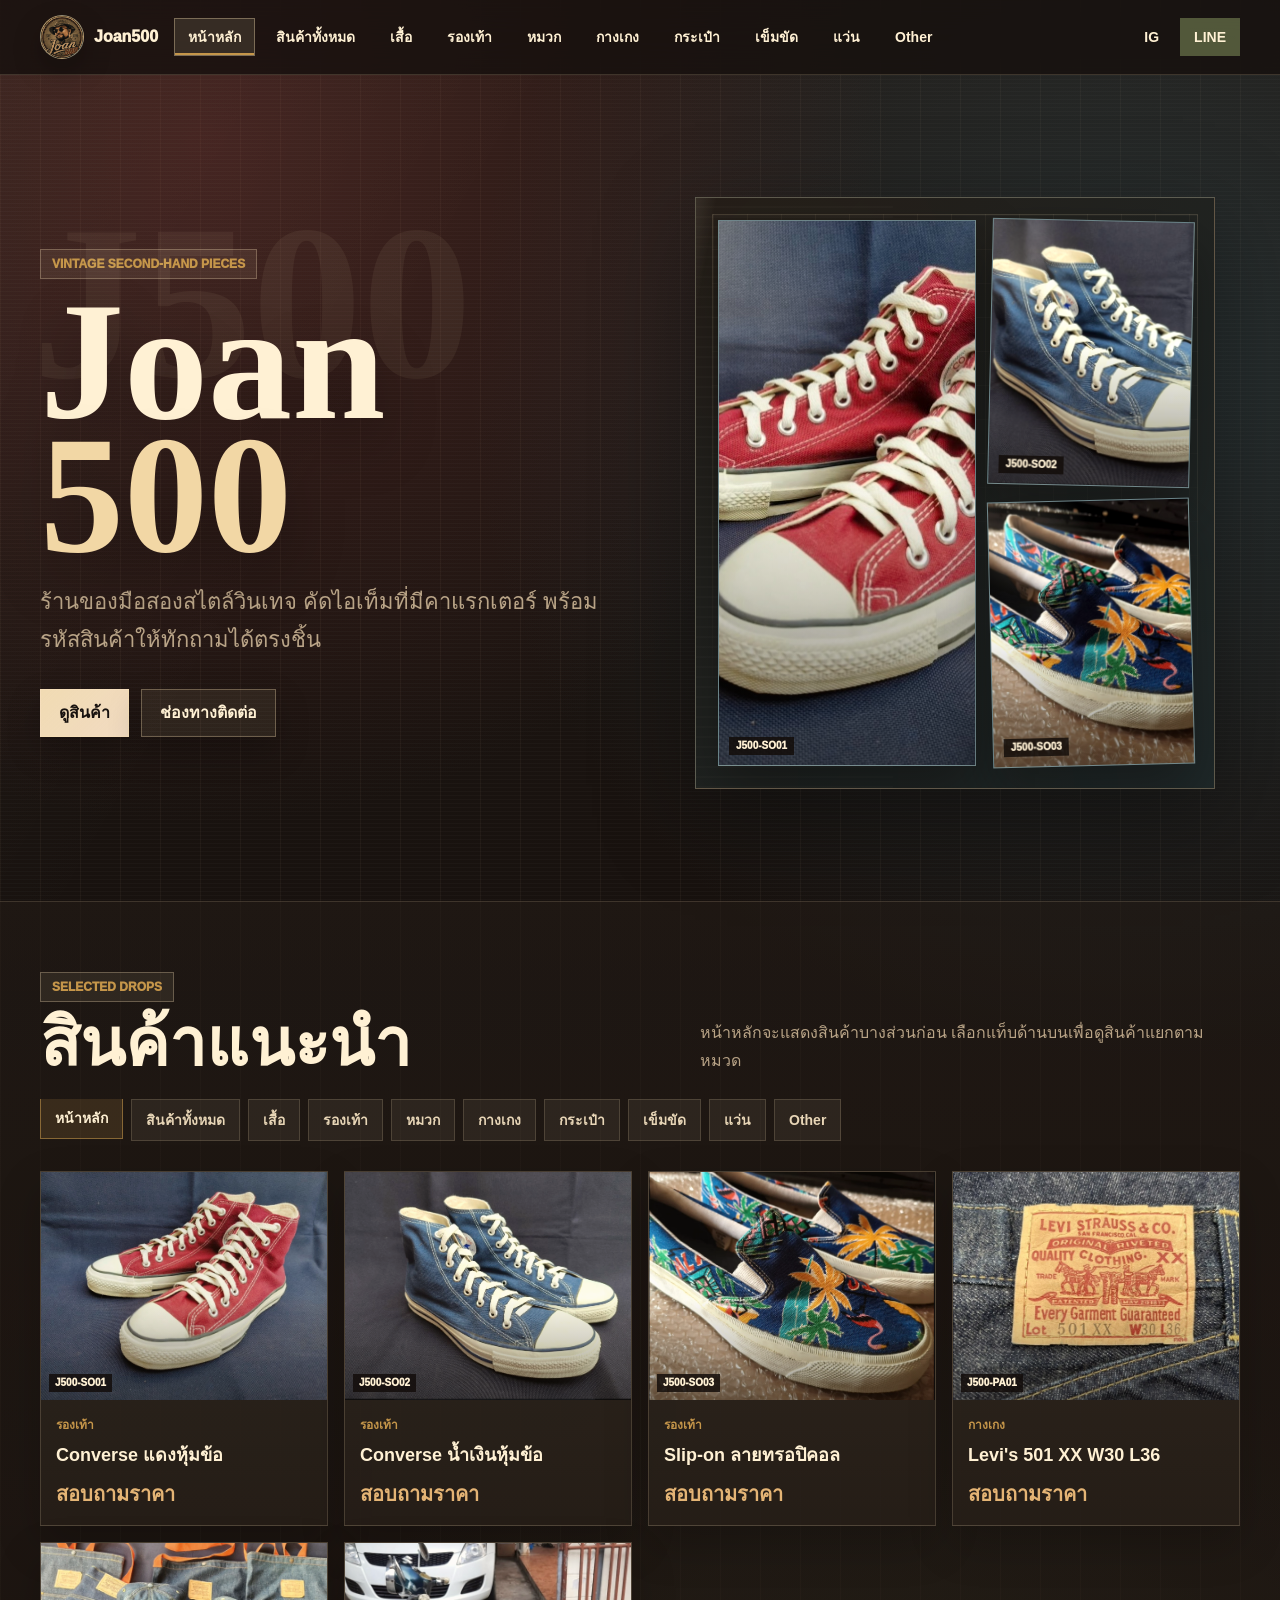
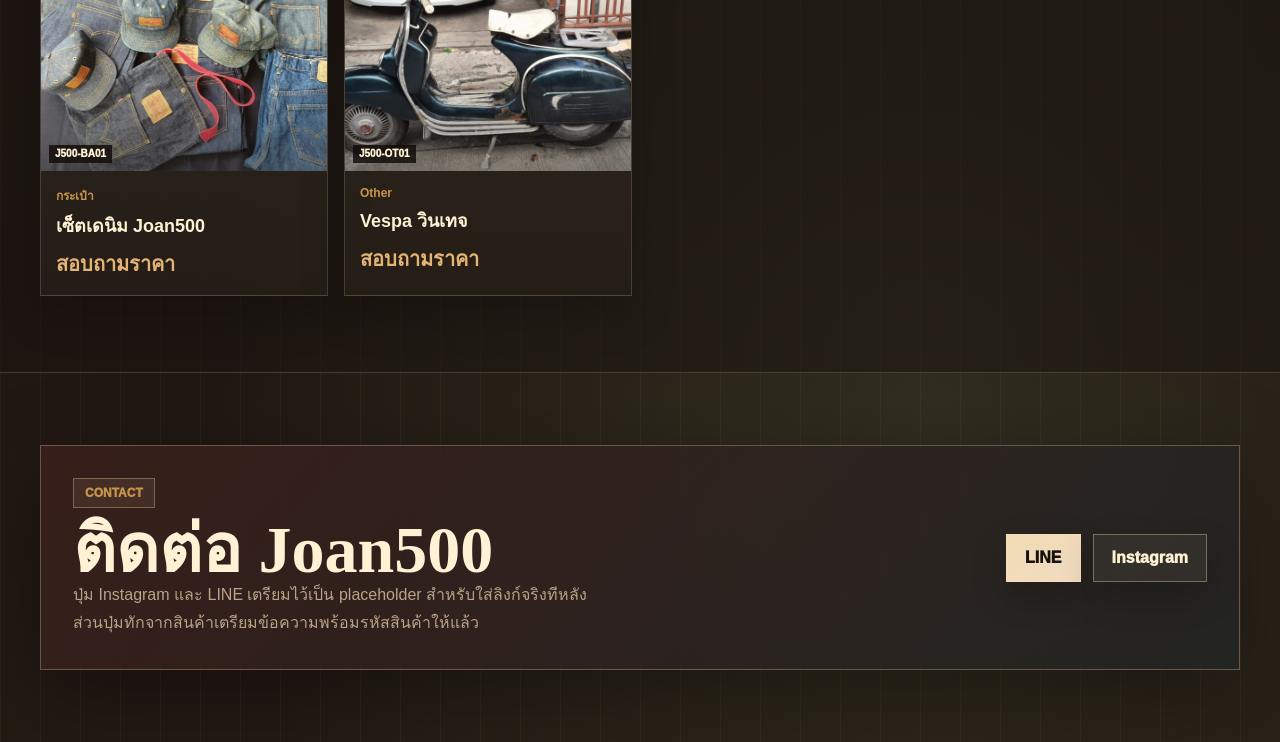
==== commit 72c9df36: "Polish dark vintage storefront" ====
--- a/index.html
+++ b/index.html
@@ -3,7 +3,21 @@
 <head>
   <meta charset="utf-8">
   <meta name="viewport" content="width=device-width, initial-scale=1">
-  <title>Joan500 | Vintage Second-Hand Store</title>
+  <title>Joan500</title>
+  <meta name="description" content="Joan500 ร้านขายของมือสองสไตล์วินเทจ คัดเสื้อผ้า รองเท้า กระเป๋า และไอเท็มคลาสสิคพร้อมรหัสสินค้า">
+  <link rel="canonical" href="https://tanyimcoffee-hub.github.io/Joan500/">
+  <meta property="og:type" content="website">
+  <meta property="og:site_name" content="Joan500">
+  <meta property="og:title" content="Joan500">
+  <meta property="og:description" content="ร้านขายของมือสองสไตล์วินเทจ คัดไอเท็มคลาสสิคพร้อมรหัสสินค้า">
+  <meta property="og:url" content="https://tanyimcoffee-hub.github.io/Joan500/">
+  <meta property="og:image" content="https://tanyimcoffee-hub.github.io/Joan500/logo/joan500-logo.jpg">
+  <meta property="og:image:alt" content="Joan500 logo">
+  <meta name="twitter:card" content="summary_large_image">
+  <meta name="twitter:title" content="Joan500">
+  <meta name="twitter:description" content="ร้านขายของมือสองสไตล์วินเทจ คัดไอเท็มคลาสสิคพร้อมรหัสสินค้า">
+  <meta name="twitter:image" content="https://tanyimcoffee-hub.github.io/Joan500/logo/joan500-logo.jpg">
+  <meta name="theme-color" content="#17110e">
   <link rel="stylesheet" href="styles.css">
   <script src="script.js" defer></script>
 </head>
@@ -40,10 +54,6 @@
       </div>
 
       <div class="hero-board" aria-label="ตัวอย่างสินค้า">
-        <div class="hero-logo-card">
-          <img id="heroLogo" alt="Joan500 profile">
-          <span>Joan500</span>
-        </div>
         <div class="hero-preview" id="heroPreview"></div>
       </div>
     </section>
@@ -80,6 +90,7 @@
       <button class="modal-close" id="modalClose" type="button" aria-label="ปิด">×</button>
       <div class="modal-media">
         <img id="modalImage" alt="">
+        <span class="modal-image-code" id="modalImageCode"></span>
         <div class="modal-placeholder" id="modalPlaceholder">J500</div>
       </div>
       <div class="modal-info">
--- a/styles.css
+++ b/styles.css
@@ -1,16 +1,21 @@
 :root {
-  --ink: #211914;
-  --muted: #72675d;
-  --paper: #f3eadc;
-  --paper-strong: #fff8ed;
-  --aged: #dbc8aa;
-  --wine: #5b3032;
-  --rust: #7a4b33;
-  --olive: #464b35;
-  --denim: #3b505b;
-  --brass: #9a7441;
-  --line: rgba(37, 28, 22, .16);
-  --shadow: 0 24px 70px rgba(39, 27, 18, .18);
+  --ink: #17110e;
+  --ink-soft: #221a15;
+  --charcoal: #2a2721;
+  --paper: #e8d6b7;
+  --paper-strong: #fff1d4;
+  --muted: #b9a487;
+  --wine: #8b3836;
+  --rust: #b66a3c;
+  --olive: #68724b;
+  --denim: #365d69;
+  --brass: #c5964a;
+  --blue-smoke: #243f46;
+  --line: rgba(255, 230, 186, .16);
+  --line-strong: rgba(255, 230, 186, .28);
+  --shadow: 0 28px 90px rgba(4, 3, 2, .36);
+  --ease-out: cubic-bezier(.16, .9, .2, 1);
+  --ease-snap: cubic-bezier(.2, 1.08, .22, 1);
 }
 
 * {
@@ -22,12 +27,28 @@
 }
 
 body {
+  min-height: 100svh;
   margin: 0;
-  color: var(--ink);
-  background:
-    linear-gradient(90deg, rgba(37, 28, 22, .028) 1px, transparent 1px) 0 0 / 38px 38px,
-    linear-gradient(180deg, #faf2e6, var(--paper) 50%, #e8d9c4);
+  color: var(--paper);
+  background:
+    radial-gradient(circle at 16% 6%, rgba(139, 56, 54, .32), transparent 28%),
+    radial-gradient(circle at 90% 16%, rgba(54, 93, 105, .34), transparent 30%),
+    radial-gradient(circle at 72% 86%, rgba(104, 114, 75, .24), transparent 32%),
+    linear-gradient(90deg, rgba(255, 230, 186, .045) 1px, transparent 1px) 0 0 / 40px 40px,
+    linear-gradient(180deg, #211914 0%, #17110e 42%, #241a14 100%);
   font-family: "Segoe UI", Tahoma, Arial, sans-serif;
+}
+
+body::before {
+  content: "";
+  position: fixed;
+  inset: 0;
+  z-index: -1;
+  background:
+    linear-gradient(120deg, rgba(255, 241, 212, .035), transparent 34%),
+    repeating-linear-gradient(0deg, rgba(255, 255, 255, .018) 0 1px, transparent 1px 4px);
+  mix-blend-mode: screen;
+  pointer-events: none;
 }
 
 button,
@@ -39,20 +60,20 @@
   position: sticky;
   top: 0;
   z-index: 30;
-  border-bottom: 1px solid rgba(255, 248, 237, .18);
-  background: rgba(37, 28, 22, .9);
-  color: var(--paper-strong);
-  backdrop-filter: blur(14px);
+  border-bottom: 1px solid var(--line);
+  background: rgba(23, 17, 14, .82);
+  color: var(--paper-strong);
+  backdrop-filter: blur(18px);
 }
 
 .nav-wrap {
-  width: min(1180px, calc(100% - 28px));
-  min-height: 72px;
+  width: min(1200px, calc(100% - 28px));
+  min-height: 74px;
   margin: 0 auto;
   display: grid;
   grid-template-columns: auto minmax(0, 1fr) auto;
   align-items: center;
-  gap: 14px;
+  gap: 16px;
 }
 
 .brand {
@@ -61,22 +82,25 @@
   gap: 10px;
   color: inherit;
   text-decoration: none;
-  font-weight: 900;
+  font-weight: 950;
   white-space: nowrap;
 }
 
 .brand-logo {
-  width: 42px;
-  height: 42px;
+  width: 44px;
+  height: 44px;
   display: grid;
   place-items: center;
   overflow: hidden;
-  border: 1px solid rgba(255, 248, 237, .42);
+  border: 1px solid rgba(255, 230, 186, .44);
   border-radius: 50%;
-  background: linear-gradient(135deg, #533827, var(--denim));
+  background:
+    linear-gradient(135deg, rgba(197, 150, 74, .74), rgba(54, 93, 105, .56)),
+    var(--ink);
   color: var(--paper-strong);
   font-family: Georgia, serif;
   font-weight: 900;
+  box-shadow: 0 12px 28px rgba(0, 0, 0, .26);
 }
 
 .brand-logo img {
@@ -91,10 +115,14 @@
   display: none;
 }
 
+.brand-name {
+  letter-spacing: 0;
+}
+
 .nav-tabs {
   min-width: 0;
   display: flex;
-  gap: 6px;
+  gap: 7px;
   overflow-x: auto;
   scrollbar-width: none;
 }
@@ -106,7 +134,7 @@
 .tab-btn,
 .social-btn {
   min-height: 38px;
-  padding: 0 12px;
+  padding: 0 13px;
   display: inline-flex;
   align-items: center;
   justify-content: center;
@@ -115,50 +143,75 @@
   color: inherit;
   font: inherit;
   font-size: 14px;
-  font-weight: 800;
+  font-weight: 850;
   text-decoration: none;
   white-space: nowrap;
   cursor: pointer;
+  transition: background-color .22s ease, border-color .22s ease, color .22s ease, transform .22s ease;
 }
 
 .tab-btn:hover,
 .tab-btn.is-active,
 .social-btn:hover {
-  border-color: rgba(255, 248, 237, .36);
-  background: rgba(255, 248, 237, .1);
+  border-color: rgba(255, 230, 186, .34);
+  background: rgba(255, 230, 186, .11);
+  color: var(--paper-strong);
+}
+
+.tab-btn.is-active {
+  box-shadow: inset 0 -2px 0 var(--brass);
 }
 
 .social-actions {
   display: flex;
-  gap: 6px;
+  gap: 7px;
 }
 
 .social-btn.line {
-  background: rgba(70, 75, 53, .74);
+  background: rgba(104, 114, 75, .72);
 }
 
 main {
-  width: min(1180px, calc(100% - 28px));
+  width: min(1200px, calc(100% - 28px));
   margin: 0 auto;
 }
 
 .hero {
-  min-height: calc(100svh - 72px);
+  min-height: calc(100svh - 74px);
   display: grid;
-  grid-template-columns: minmax(0, 1fr) minmax(320px, 480px);
+  grid-template-columns: minmax(0, .96fr) minmax(340px, 520px);
   align-items: center;
-  gap: 46px;
-  padding: 64px 0 58px;
+  gap: clamp(26px, 5vw, 64px);
+  padding: 72px 0 62px;
+}
+
+.hero-copy {
+  position: relative;
+  animation: copyEntrance .82s var(--ease-out) both;
+}
+
+.hero-copy::before {
+  content: "J500";
+  position: absolute;
+  left: -8px;
+  top: -56px;
+  color: rgba(255, 230, 186, .06);
+  font-family: Georgia, "Times New Roman", serif;
+  font-size: clamp(92px, 18vw, 220px);
+  font-weight: 900;
+  line-height: 1;
+  pointer-events: none;
 }
 
 .kicker,
 .section-tag {
   display: inline-flex;
   width: max-content;
+  max-width: 100%;
   padding: 7px 11px;
-  border: 1px solid rgba(37, 28, 22, .18);
-  background: rgba(255, 248, 237, .64);
-  color: var(--wine);
+  border: 1px solid var(--line-strong);
+  background: rgba(255, 230, 186, .08);
+  color: var(--brass);
   font-size: 12px;
   font-weight: 950;
   text-transform: uppercase;
@@ -167,14 +220,17 @@
 h1,
 h2 {
   margin: 0;
+  color: var(--paper-strong);
   font-family: Georgia, "Times New Roman", serif;
   letter-spacing: 0;
 }
 
 h1 {
+  position: relative;
   margin-top: 18px;
   font-size: clamp(76px, 14vw, 168px);
   line-height: .77;
+  text-shadow: 0 22px 60px rgba(0, 0, 0, .32);
 }
 
 h1 span {
@@ -183,14 +239,15 @@
 
 h1 span + span {
   margin-top: .02em;
+  color: #f2d7a5;
 }
 
 .hero-copy p {
-  max-width: 590px;
-  margin: 22px 0 28px;
+  max-width: 600px;
+  margin: 24px 0 30px;
   color: var(--muted);
   font-size: clamp(17px, 2vw, 22px);
-  line-height: 1.7;
+  line-height: 1.72;
 }
 
 .hero-actions,
@@ -202,34 +259,38 @@
 
 .primary-btn,
 .ghost-btn {
-  min-height: 46px;
+  min-height: 48px;
   padding: 0 18px;
   display: inline-flex;
   align-items: center;
   justify-content: center;
   gap: 8px;
-  border: 1px solid rgba(37, 28, 22, .24);
-  background: var(--ink);
-  color: var(--paper-strong);
+  border: 1px solid rgba(255, 230, 186, .3);
+  background:
+    linear-gradient(135deg, rgba(197, 150, 74, .24), rgba(139, 56, 54, .12)),
+    var(--paper-strong);
+  color: #17110e;
   font-weight: 950;
   text-decoration: none;
   cursor: pointer;
-  transition: transform .18s ease, background-color .18s ease, border-color .18s ease;
+  box-shadow: 0 14px 34px rgba(0, 0, 0, .22);
+  transition: transform .22s ease, background-color .22s ease, border-color .22s ease, box-shadow .22s ease;
 }
 
 .primary-btn:hover,
 .ghost-btn:hover {
-  transform: translateY(-2px);
+  transform: translateY(-3px);
+  box-shadow: 0 20px 46px rgba(0, 0, 0, .3);
 }
 
 .ghost-btn {
-  background: rgba(255, 248, 237, .58);
-  color: var(--ink);
+  background: rgba(255, 230, 186, .07);
+  color: var(--paper-strong);
 }
 
 .ghost-btn.dark {
-  border-color: rgba(255, 248, 237, .38);
-  background: transparent;
+  border-color: rgba(255, 230, 186, .34);
+  background: rgba(255, 230, 186, .06);
   color: var(--paper-strong);
 }
 
@@ -238,78 +299,114 @@
 }
 
 .hero-board {
-  min-height: 560px;
+  min-height: 590px;
   position: relative;
-  padding: 20px;
-  border: 1px solid var(--line);
-  background:
-    linear-gradient(135deg, rgba(40, 29, 22, .96), rgba(59, 80, 91, .84)),
-    radial-gradient(circle at 78% 10%, rgba(154, 116, 65, .22), transparent 36%),
+  padding: 22px;
+  border: 1px solid var(--line-strong);
+  background:
+    linear-gradient(135deg, rgba(37, 30, 24, .96), rgba(28, 41, 42, .92)),
+    radial-gradient(circle at 18% 14%, rgba(197, 150, 74, .24), transparent 30%),
+    radial-gradient(circle at 90% 88%, rgba(139, 56, 54, .34), transparent 34%),
     var(--ink);
   box-shadow: var(--shadow);
   overflow: hidden;
+  isolation: isolate;
+  perspective: 1100px;
+  animation: boardEntrance .9s var(--ease-out) both;
 }
 
 .hero-board::before {
   content: "";
   position: absolute;
-  inset: 18px;
-  border: 1px solid rgba(255, 248, 237, .2);
+  inset: 16px;
+  border: 1px solid rgba(255, 230, 186, .18);
+  background:
+    linear-gradient(90deg, rgba(255, 230, 186, .06) 1px, transparent 1px) 0 0 / 34px 34px,
+    linear-gradient(180deg, rgba(255, 230, 186, .045) 1px, transparent 1px) 0 0 / 34px 34px;
+  mask-image: linear-gradient(180deg, rgba(0, 0, 0, .85), transparent 88%);
   pointer-events: none;
 }
 
-.hero-logo-card {
-  position: relative;
+.hero-board::after {
+  content: "";
+  position: absolute;
+  inset: 0;
   z-index: 1;
-  width: 190px;
-  min-height: 226px;
-  display: grid;
-  place-items: center;
-  gap: 12px;
-  margin: 10px auto 24px;
-  padding: 18px;
-  border: 1px solid rgba(255, 248, 237, .3);
-  background: rgba(33, 25, 20, .42);
-  color: var(--paper-strong);
-  font-family: Georgia, serif;
-  font-size: 28px;
-  font-weight: 900;
-  text-align: center;
-}
-
-.hero-logo-card img {
-  width: 138px;
-  height: 138px;
-  border-radius: 50%;
-  object-fit: cover;
-  border: 2px solid rgba(255, 248, 237, .6);
-}
-
-.hero-logo-card img[src=""],
-.hero-logo-card img.is-hidden {
-  display: none;
+  background:
+    linear-gradient(100deg, transparent 0 38%, rgba(255, 241, 212, .22) 46%, transparent 55%),
+    repeating-linear-gradient(180deg, transparent 0 8px, rgba(255, 230, 186, .04) 9px, transparent 10px);
+  mix-blend-mode: screen;
+  transform: translateX(-62%);
+  animation: boardSheen 4.8s cubic-bezier(.7, 0, .2, 1) infinite;
+  pointer-events: none;
 }
 
 .hero-preview {
   position: relative;
-  z-index: 1;
+  z-index: 2;
+  min-height: 546px;
   display: grid;
-  grid-template-columns: repeat(2, minmax(0, 1fr));
-  gap: 12px;
+  grid-template-columns: 1.12fr .88fr;
+  grid-template-rows: repeat(2, minmax(0, 1fr));
+  gap: 14px;
+  transform-style: preserve-3d;
 }
 
 .hero-thumb,
 .hero-empty {
-  min-height: 148px;
-  border: 1px solid rgba(255, 248, 237, .28);
-  background: rgba(255, 248, 237, .12);
-  color: rgba(255, 248, 237, .88);
+  --tilt: 0deg;
+  position: relative;
+  min-height: 0;
+  border: 1px solid rgba(255, 230, 186, .26);
+  background:
+    linear-gradient(135deg, rgba(255, 241, 212, .12), rgba(255, 241, 212, .02)),
+    var(--tile-color, rgba(255, 230, 186, .12));
+  color: rgba(255, 241, 212, .88);
   overflow: hidden;
+  box-shadow:
+    0 26px 52px rgba(5, 4, 3, .34),
+    inset 0 1px 0 rgba(255, 241, 212, .16);
+  transform: translateZ(0) rotate(var(--tilt));
+  animation: thumbLift .82s var(--ease-out) both;
+  animation-delay: var(--hero-delay, 120ms);
+}
+
+.hero-thumb::before {
+  content: "";
+  position: absolute;
+  inset: 0;
+  z-index: 2;
+  background:
+    linear-gradient(180deg, transparent 48%, rgba(15, 10, 8, .48)),
+    radial-gradient(circle at 18% 16%, rgba(255, 241, 212, .22), transparent 24%);
+  pointer-events: none;
+}
+
+.hero-thumb::after {
+  content: "";
+  position: absolute;
+  inset: -45% -90%;
+  z-index: 3;
+  background: linear-gradient(105deg, transparent 42%, rgba(255, 241, 212, .28), transparent 58%);
+  transform: translateX(-35%) rotate(8deg);
+  transition: transform .72s ease;
+  pointer-events: none;
 }
 
 .hero-thumb:first-child {
-  grid-column: span 2;
-  min-height: 190px;
+  grid-row: span 2;
+  min-height: 546px;
+  --hero-delay: 40ms;
+}
+
+.hero-thumb:nth-child(2) {
+  --hero-delay: 180ms;
+  --tilt: 1.25deg;
+}
+
+.hero-thumb:nth-child(3) {
+  --hero-delay: 280ms;
+  --tilt: -1.4deg;
 }
 
 .hero-thumb img {
@@ -317,7 +414,32 @@
   height: 100%;
   display: block;
   object-fit: cover;
-  filter: sepia(.08) saturate(.86) contrast(1.04);
+  filter: sepia(.08) saturate(.9) contrast(1.08);
+  transform: scale(1.01);
+  transition: transform .72s var(--ease-out), filter .72s ease;
+}
+
+.hero-thumb span {
+  position: absolute;
+  left: 10px;
+  bottom: 10px;
+  z-index: 4;
+  padding: 4px 7px;
+  background: rgba(18, 12, 9, .84);
+  color: var(--paper-strong);
+  font-size: 10px;
+  font-weight: 950;
+  line-height: 1;
+  letter-spacing: 0;
+}
+
+.hero-thumb:hover img {
+  transform: scale(1.085);
+  filter: sepia(0) saturate(1.08) contrast(1.12);
+}
+
+.hero-thumb:hover::after {
+  transform: translateX(35%) rotate(8deg);
 }
 
 .hero-empty {
@@ -329,27 +451,34 @@
 }
 
 .products-section {
-  padding: 42px 0 68px;
+  position: relative;
+  margin: 0 calc(50% - 50vw);
+  padding: 70px max(14px, calc(50vw - 600px)) 76px;
+  border-top: 1px solid var(--line);
+  border-bottom: 1px solid var(--line);
+  background:
+    linear-gradient(180deg, rgba(255, 230, 186, .045), rgba(255, 230, 186, .018)),
+    rgba(18, 13, 10, .52);
 }
 
 .section-heading {
   display: flex;
   align-items: end;
   justify-content: space-between;
-  gap: 24px;
-  margin-bottom: 22px;
+  gap: 26px;
+  margin-bottom: 24px;
 }
 
 .section-heading h2,
 .contact-section h2 {
   margin-top: 10px;
-  font-size: clamp(34px, 6vw, 58px);
-  line-height: 1;
+  font-size: clamp(38px, 6vw, 66px);
+  line-height: .96;
 }
 
 .section-heading p,
 .contact-section p {
-  max-width: 520px;
+  max-width: 540px;
   margin: 0;
   color: var(--muted);
   line-height: 1.75;
@@ -358,28 +487,35 @@
 .category-row {
   display: flex;
   gap: 8px;
-  margin: 0 0 24px;
+  margin: 0 0 26px;
   padding-bottom: 4px;
   overflow-x: auto;
+  scrollbar-width: none;
+}
+
+.category-row::-webkit-scrollbar {
+  display: none;
 }
 
 .category-chip {
   min-height: 42px;
   padding: 0 14px;
   border: 1px solid var(--line);
-  background: rgba(255, 248, 237, .6);
-  color: var(--ink);
+  background: rgba(255, 230, 186, .065);
+  color: var(--paper);
   font: inherit;
   font-size: 14px;
   font-weight: 900;
   white-space: nowrap;
   cursor: pointer;
+  transition: transform .2s ease, color .2s ease, background-color .2s ease, border-color .2s ease;
 }
 
 .category-chip:hover,
 .category-chip.is-active {
-  border-color: rgba(37, 28, 22, .42);
-  background: #4f3327;
+  transform: translateY(-2px);
+  border-color: rgba(197, 150, 74, .56);
+  background: rgba(197, 150, 74, .16);
   color: var(--paper-strong);
 }
 
@@ -391,27 +527,49 @@
 
 .product-card {
   min-width: 0;
+  position: relative;
   border: 1px solid var(--line);
-  background: rgba(255, 248, 237, .78);
-  box-shadow: 0 14px 34px rgba(69, 45, 26, .09);
+  background:
+    linear-gradient(180deg, rgba(255, 230, 186, .08), rgba(255, 230, 186, .035)),
+    rgba(30, 23, 18, .86);
+  box-shadow: 0 18px 42px rgba(0, 0, 0, .2);
   overflow: hidden;
   cursor: pointer;
-  transition: transform .22s ease, box-shadow .22s ease, border-color .22s ease;
-  animation: cardRise .46s ease both;
+  transition: transform .28s var(--ease-out), box-shadow .28s ease, border-color .28s ease, background-color .28s ease;
+  animation: cardRise .52s var(--ease-out) both;
   animation-delay: var(--delay, 0ms);
 }
 
+.product-card::before {
+  content: "";
+  position: absolute;
+  inset: 0;
+  z-index: 2;
+  border: 1px solid rgba(197, 150, 74, .46);
+  box-shadow: inset 0 0 0 1px rgba(54, 93, 105, .18);
+  opacity: 0;
+  pointer-events: none;
+  transition: opacity .28s ease;
+}
+
 .product-card:hover {
-  transform: translateY(-5px);
-  border-color: rgba(37, 28, 22, .38);
-  box-shadow: 0 22px 54px rgba(69, 45, 26, .18);
+  transform: translateY(-8px);
+  border-color: rgba(197, 150, 74, .34);
+  background:
+    linear-gradient(180deg, rgba(255, 230, 186, .12), rgba(255, 230, 186, .045)),
+    rgba(34, 26, 21, .94);
+  box-shadow: 0 28px 64px rgba(0, 0, 0, .32);
+}
+
+.product-card:hover::before {
+  opacity: 1;
 }
 
 .product-image {
-  height: 218px;
+  height: 228px;
   position: relative;
   background:
-    linear-gradient(135deg, rgba(255, 248, 237, .18), rgba(37, 28, 22, .14)),
+    linear-gradient(135deg, rgba(255, 241, 212, .16), rgba(23, 17, 14, .2)),
     var(--tile-color, var(--denim));
   overflow: hidden;
 }
@@ -422,8 +580,8 @@
   inset: 0;
   z-index: 1;
   background:
-    linear-gradient(180deg, transparent 58%, rgba(33, 25, 20, .12)),
-    rgba(219, 200, 170, .05);
+    linear-gradient(180deg, transparent 56%, rgba(12, 8, 6, .42)),
+    rgba(197, 150, 74, .04);
   pointer-events: none;
 }
 
@@ -432,13 +590,13 @@
   height: 100%;
   display: block;
   object-fit: cover;
-  filter: sepia(.1) saturate(.82) contrast(1.04);
-  transition: transform .32s ease, filter .32s ease;
+  filter: sepia(.08) saturate(.88) contrast(1.05);
+  transition: transform .44s var(--ease-out), filter .44s ease;
 }
 
 .product-card:hover .product-image img {
-  transform: scale(1.045);
-  filter: sepia(.04) saturate(.94) contrast(1.06);
+  transform: scale(1.065);
+  filter: sepia(.02) saturate(1.02) contrast(1.1);
 }
 
 .image-fallback {
@@ -448,24 +606,25 @@
   place-items: center;
   color: var(--paper-strong);
   font-family: Georgia, serif;
-  font-size: 34px;
+  font-size: 30px;
   font-weight: 900;
 }
 
 .product-code {
   position: absolute;
-  left: 10px;
-  bottom: 10px;
+  left: 8px;
+  bottom: 8px;
   z-index: 3;
-  padding: 6px 9px;
-  background: rgba(37, 28, 22, .82);
-  color: var(--paper-strong);
-  font-size: 12px;
+  padding: 4px 6px;
+  background: rgba(18, 12, 9, .82);
+  color: var(--paper-strong);
+  font-size: 10px;
   font-weight: 950;
+  line-height: 1;
 }
 
 .product-body {
-  padding: 14px;
+  padding: 15px;
 }
 
 .product-meta {
@@ -473,19 +632,20 @@
   justify-content: space-between;
   gap: 10px;
   margin-bottom: 9px;
-  color: var(--muted);
+  color: var(--brass);
   font-size: 12px;
   font-weight: 900;
 }
 
 .product-card h3 {
-  margin: 0 0 9px;
+  margin: 0 0 10px;
+  color: var(--paper-strong);
   font-size: 18px;
   line-height: 1.35;
 }
 
 .price {
-  color: var(--rust);
+  color: #e4b475;
   font-size: 20px;
   font-weight: 950;
 }
@@ -493,61 +653,88 @@
 .empty-state {
   margin: 24px 0 0;
   padding: 24px;
-  border: 1px dashed rgba(37, 28, 22, .28);
-  background: rgba(255, 248, 237, .54);
+  border: 1px dashed rgba(255, 230, 186, .26);
+  background: rgba(255, 230, 186, .06);
   color: var(--muted);
   text-align: center;
 }
 
 .contact-section {
-  margin-bottom: 72px;
-  padding: 30px;
+  margin: 72px 0;
+  padding: 32px;
   display: flex;
   align-items: center;
   justify-content: space-between;
   gap: 24px;
-  border: 1px solid rgba(37, 28, 22, .18);
-  background:
-    linear-gradient(135deg, rgba(55, 38, 29, .97), rgba(70, 75, 53, .92)),
-    var(--ink);
-  color: var(--paper-strong);
+  border: 1px solid var(--line-strong);
+  background:
+    linear-gradient(135deg, rgba(139, 56, 54, .22), rgba(54, 93, 105, .18)),
+    rgba(30, 23, 18, .84);
+  color: var(--paper-strong);
+  box-shadow: var(--shadow);
 }
 
 .contact-section p {
-  color: rgba(255, 248, 237, .82);
+  color: var(--muted);
 }
 
 .contact-section .section-tag {
-  border-color: rgba(255, 248, 237, .32);
-  background: rgba(37, 28, 22, .22);
-  color: var(--paper-strong);
+  border-color: rgba(255, 230, 186, .3);
+  background: rgba(255, 230, 186, .07);
+  color: var(--brass);
 }
 
 .modal {
   position: fixed;
   inset: 0;
   z-index: 60;
-  display: none;
+  display: grid;
   place-items: center;
+  visibility: hidden;
+  opacity: 0;
   padding: 18px;
-  background: rgba(26, 18, 13, .72);
+  background:
+    radial-gradient(circle at 24% 18%, rgba(197, 150, 74, .16), transparent 30%),
+    rgba(9, 7, 6, .76);
+  backdrop-filter: blur(0);
+  pointer-events: none;
+  transition: opacity .28s ease, visibility .28s ease, backdrop-filter .28s ease;
 }
 
 .modal.is-open {
-  display: grid;
+  visibility: visible;
+  opacity: 1;
+  backdrop-filter: blur(14px);
+  pointer-events: auto;
+}
+
+.modal.is-closing {
+  opacity: 0;
+  backdrop-filter: blur(2px);
 }
 
 .modal-card {
-  width: min(960px, 100%);
+  width: min(1000px, 100%);
   max-height: min(760px, calc(100svh - 36px));
   position: relative;
   display: grid;
-  grid-template-columns: minmax(280px, .95fr) minmax(300px, 1fr);
+  grid-template-columns: minmax(280px, .98fr) minmax(300px, 1fr);
   overflow: auto;
-  border: 1px solid rgba(255, 248, 237, .28);
-  background: var(--paper);
-  box-shadow: var(--shadow);
-  animation: productOpen .42s cubic-bezier(.2, .9, .2, 1);
+  border: 1px solid rgba(255, 230, 186, .28);
+  background:
+    linear-gradient(135deg, rgba(255, 230, 186, .08), rgba(255, 230, 186, .025)),
+    #211914;
+  color: var(--paper);
+  box-shadow: 0 36px 120px rgba(0, 0, 0, .58);
+  transform-origin: 50% 52%;
+}
+
+.modal.is-open .modal-card {
+  animation: productOpen .68s var(--ease-snap) both;
+}
+
+.modal.is-closing .modal-card {
+  animation: productClose .24s ease both;
 }
 
 .modal-close {
@@ -556,33 +743,70 @@
   position: absolute;
   right: 14px;
   top: 14px;
-  z-index: 3;
-  border: 1px solid rgba(37, 28, 22, .2);
-  background: rgba(255, 248, 237, .9);
-  color: var(--ink);
+  z-index: 4;
+  border: 1px solid rgba(255, 230, 186, .28);
+  background: rgba(23, 17, 14, .82);
+  color: var(--paper-strong);
   font-size: 26px;
   line-height: 1;
   cursor: pointer;
+  transition: transform .22s ease, background-color .22s ease;
+}
+
+.modal-close:hover {
+  transform: rotate(6deg) scale(1.04);
+  background: rgba(139, 56, 54, .76);
 }
 
 .modal-media {
-  min-height: 520px;
+  min-height: 540px;
   position: relative;
   display: grid;
   place-items: center;
   background:
-    linear-gradient(135deg, rgba(255, 248, 237, .18), rgba(37, 28, 22, .14)),
+    linear-gradient(135deg, rgba(255, 230, 186, .16), rgba(23, 17, 14, .18)),
     var(--modal-color, var(--denim));
   overflow: hidden;
 }
 
+.modal-media::before {
+  content: "";
+  position: absolute;
+  inset: 0;
+  z-index: 1;
+  background:
+    linear-gradient(180deg, transparent 44%, rgba(10, 7, 5, .46)),
+    linear-gradient(90deg, rgba(255, 230, 186, .08), transparent 34%, rgba(255, 230, 186, .08));
+  pointer-events: none;
+}
+
+.modal-media::after {
+  content: "";
+  position: absolute;
+  inset: -25% -70%;
+  z-index: 3;
+  background: linear-gradient(105deg, transparent 43%, rgba(255, 241, 212, .32), transparent 57%);
+  transform: translateX(-45%) rotate(8deg);
+  pointer-events: none;
+}
+
+.modal.is-open .modal-media::after {
+  animation: modalLightSweep .82s .14s ease both;
+}
+
 .modal-media img {
+  position: absolute;
+  inset: 0;
   width: 100%;
   height: 100%;
   display: block;
   object-fit: cover;
-  filter: sepia(.08) saturate(.86) contrast(1.04);
-  animation: imageSettle .46s ease both;
+  filter: sepia(.08) saturate(.88) contrast(1.06);
+  transform-origin: 50% 50%;
+}
+
+.modal.is-open .modal-media img {
+  animation: imageSettle .74s var(--ease-out) both;
 }
 
 .modal-media img[src=""],
@@ -590,41 +814,76 @@
   display: none;
 }
 
+.modal-image-code {
+  position: absolute;
+  left: 14px;
+  top: 14px;
+  z-index: 4;
+  padding: 5px 7px;
+  background: rgba(18, 12, 9, .84);
+  color: var(--paper-strong);
+  font-size: 10px;
+  font-weight: 950;
+  line-height: 1;
+}
+
+.modal.is-open .modal-image-code {
+  animation: badgePop .48s .28s var(--ease-snap) both;
+}
+
 .modal-placeholder {
+  position: relative;
+  z-index: 1;
   color: var(--paper-strong);
   font-family: Georgia, serif;
-  font-size: 72px;
+  font-size: 42px;
   font-weight: 900;
 }
 
+.modal-media.has-image .modal-placeholder {
+  display: none;
+}
+
 .modal-info {
-  padding: 34px 28px 30px;
+  position: relative;
+  padding: 38px 30px 32px;
+}
+
+.modal-info::before {
+  content: "Selected item";
+  display: inline-flex;
+  padding: 6px 9px;
+  border: 1px solid rgba(197, 150, 74, .42);
+  color: var(--brass);
+  font-size: 11px;
+  font-weight: 950;
+  text-transform: uppercase;
+}
+
+.modal.is-open .modal-info {
+  animation: modalInfoIn .58s .12s var(--ease-out) both;
 }
 
 .code-pill {
-  display: inline-flex;
-  padding: 7px 10px;
-  background: var(--ink);
-  color: var(--paper-strong);
-  font-size: 13px;
-  font-weight: 950;
+  display: none;
 }
 
 .modal-info h2 {
   margin-top: 18px;
-  font-size: clamp(32px, 5vw, 56px);
-  line-height: 1;
+  color: var(--paper-strong);
+  font-size: clamp(34px, 5vw, 62px);
+  line-height: .96;
 }
 
 .modal-info p {
   color: var(--muted);
-  line-height: 1.75;
+  line-height: 1.78;
 }
 
 .product-details {
   display: grid;
   gap: 10px;
-  margin: 22px 0;
+  margin: 24px 0;
 }
 
 .product-details div {
@@ -632,7 +891,23 @@
   justify-content: space-between;
   gap: 16px;
   padding-bottom: 10px;
-  border-bottom: 1px dashed rgba(37, 28, 22, .2);
+  border-bottom: 1px dashed rgba(255, 230, 186, .2);
+}
+
+.modal.is-open .product-details div {
+  animation: detailRowIn .42s var(--ease-out) both;
+}
+
+.modal.is-open .product-details div:nth-child(1) {
+  animation-delay: .22s;
+}
+
+.modal.is-open .product-details div:nth-child(2) {
+  animation-delay: .28s;
+}
+
+.modal.is-open .product-details div:nth-child(3) {
+  animation-delay: .34s;
 }
 
 .product-details dt {
@@ -641,7 +916,7 @@
 
 .product-details dd {
   margin: 0;
-  color: var(--rust);
+  color: #e4b475;
   font-weight: 950;
   text-align: right;
 }
@@ -653,13 +928,13 @@
   z-index: 80;
   max-width: min(420px, calc(100% - 28px));
   padding: 12px 14px;
-  background: rgba(37, 28, 22, .94);
-  color: var(--paper-strong);
-  box-shadow: 0 16px 40px rgba(37, 28, 22, .25);
+  background: rgba(23, 17, 14, .94);
+  color: var(--paper-strong);
+  box-shadow: 0 16px 40px rgba(0, 0, 0, .32);
   transform: translate(-50%, 18px);
   opacity: 0;
   pointer-events: none;
-  transition: opacity .2s ease, transform .2s ease;
+  transition: opacity .22s ease, transform .22s ease;
 }
 
 .toast.is-visible {
@@ -667,27 +942,110 @@
   transform: translate(-50%, 0);
 }
 
-@keyframes productOpen {
+@keyframes copyEntrance {
   from {
     opacity: 0;
-    transform: translateY(26px) scale(.96);
+    transform: translateY(24px);
+  }
+
+  to {
+    opacity: 1;
+    transform: translateY(0);
+  }
+}
+
+@keyframes productOpen {
+  0% {
+    opacity: 0;
+    transform: translateY(38px) scale(.92) rotateX(7deg);
+  }
+
+  62% {
+    opacity: 1;
+    transform: translateY(-2px) scale(1.012) rotateX(0);
+  }
+
+  100% {
+    opacity: 1;
+    transform: translateY(0) scale(1) rotateX(0);
+  }
+}
+
+@keyframes productClose {
+  from {
+    opacity: 1;
+    transform: translateY(0) scale(1);
+  }
+
+  to {
+    opacity: 0;
+    transform: translateY(18px) scale(.97);
+  }
+}
+
+@keyframes modalInfoIn {
+  from {
+    opacity: 0;
+    transform: translateX(24px);
+  }
+
+  to {
+    opacity: 1;
+    transform: translateX(0);
+  }
+}
+
+@keyframes detailRowIn {
+  from {
+    opacity: 0;
+    transform: translateY(10px);
+  }
+
+  to {
+    opacity: 1;
+    transform: translateY(0);
+  }
+}
+
+@keyframes imageSettle {
+  from {
+    opacity: .55;
+    transform: scale(1.1) rotate(.7deg);
+    filter: sepia(.18) saturate(.74) contrast(.98);
+  }
+
+  to {
+    opacity: 1;
+    transform: scale(1) rotate(0);
+    filter: sepia(.08) saturate(.88) contrast(1.06);
+  }
+}
+
+@keyframes modalLightSweep {
+  from {
+    transform: translateX(-45%) rotate(8deg);
+    opacity: 0;
+  }
+
+  42% {
+    opacity: 1;
+  }
+
+  to {
+    transform: translateX(42%) rotate(8deg);
+    opacity: 0;
+  }
+}
+
+@keyframes badgePop {
+  from {
+    opacity: 0;
+    transform: translateY(-8px) scale(.82);
   }
 
   to {
     opacity: 1;
     transform: translateY(0) scale(1);
-  }
-}
-
-@keyframes imageSettle {
-  from {
-    opacity: .6;
-    transform: scale(1.05);
-  }
-
-  to {
-    opacity: 1;
-    transform: scale(1);
   }
 }
 
@@ -700,6 +1058,59 @@
   to {
     opacity: 1;
     transform: translateY(0);
+  }
+}
+
+@keyframes boardEntrance {
+  from {
+    opacity: 0;
+    transform: translateY(24px) scale(.98);
+  }
+
+  to {
+    opacity: 1;
+    transform: translateY(0) scale(1);
+  }
+}
+
+@keyframes boardSheen {
+  0%,
+  44% {
+    transform: translateX(-62%);
+    opacity: 0;
+  }
+
+  52% {
+    opacity: .95;
+  }
+
+  66%,
+  100% {
+    transform: translateX(62%);
+    opacity: 0;
+  }
+}
+
+@keyframes thumbLift {
+  from {
+    opacity: 0;
+    transform: translateY(28px) rotate(var(--tilt)) scale(.96);
+  }
+
+  to {
+    opacity: 1;
+    transform: translateY(0) rotate(var(--tilt)) scale(1);
+  }
+}
+
+@media (prefers-reduced-motion: reduce) {
+  *,
+  *::before,
+  *::after {
+    animation-duration: .001ms !important;
+    animation-iteration-count: 1 !important;
+    scroll-behavior: auto !important;
+    transition-duration: .001ms !important;
   }
 }
 
@@ -722,11 +1133,16 @@
 
   .hero {
     grid-template-columns: 1fr;
-    gap: 26px;
+    gap: 30px;
+    padding-top: 54px;
   }
 
   .hero-board {
-    min-height: 480px;
+    min-height: 500px;
+  }
+
+  .hero-preview {
+    min-height: 456px;
   }
 
   .product-grid {
@@ -744,7 +1160,7 @@
   }
 
   .modal-media {
-    min-height: 330px;
+    min-height: 360px;
   }
 }
 
@@ -762,7 +1178,7 @@
   }
 
   main {
-    width: min(100% - 24px, 1180px);
+    width: min(100% - 24px, 1200px);
   }
 
   .hero {
@@ -775,16 +1191,23 @@
   }
 
   .hero-board {
-    min-height: 420px;
+    min-height: 430px;
     padding: 14px;
   }
 
   .hero-preview {
     grid-template-columns: 1fr;
+    grid-template-rows: 248px 150px 150px;
+    min-height: 576px;
   }
 
   .hero-thumb:first-child {
-    grid-column: auto;
+    grid-row: auto;
+    min-height: 0;
+  }
+
+  .products-section {
+    padding-top: 48px;
   }
 
   .product-grid {
@@ -798,4 +1221,12 @@
   .contact-section {
     padding: 22px;
   }
-}
+
+  .modal {
+    padding: 10px;
+  }
+
+  .modal-info {
+    padding: 30px 22px 24px;
+  }
+}
